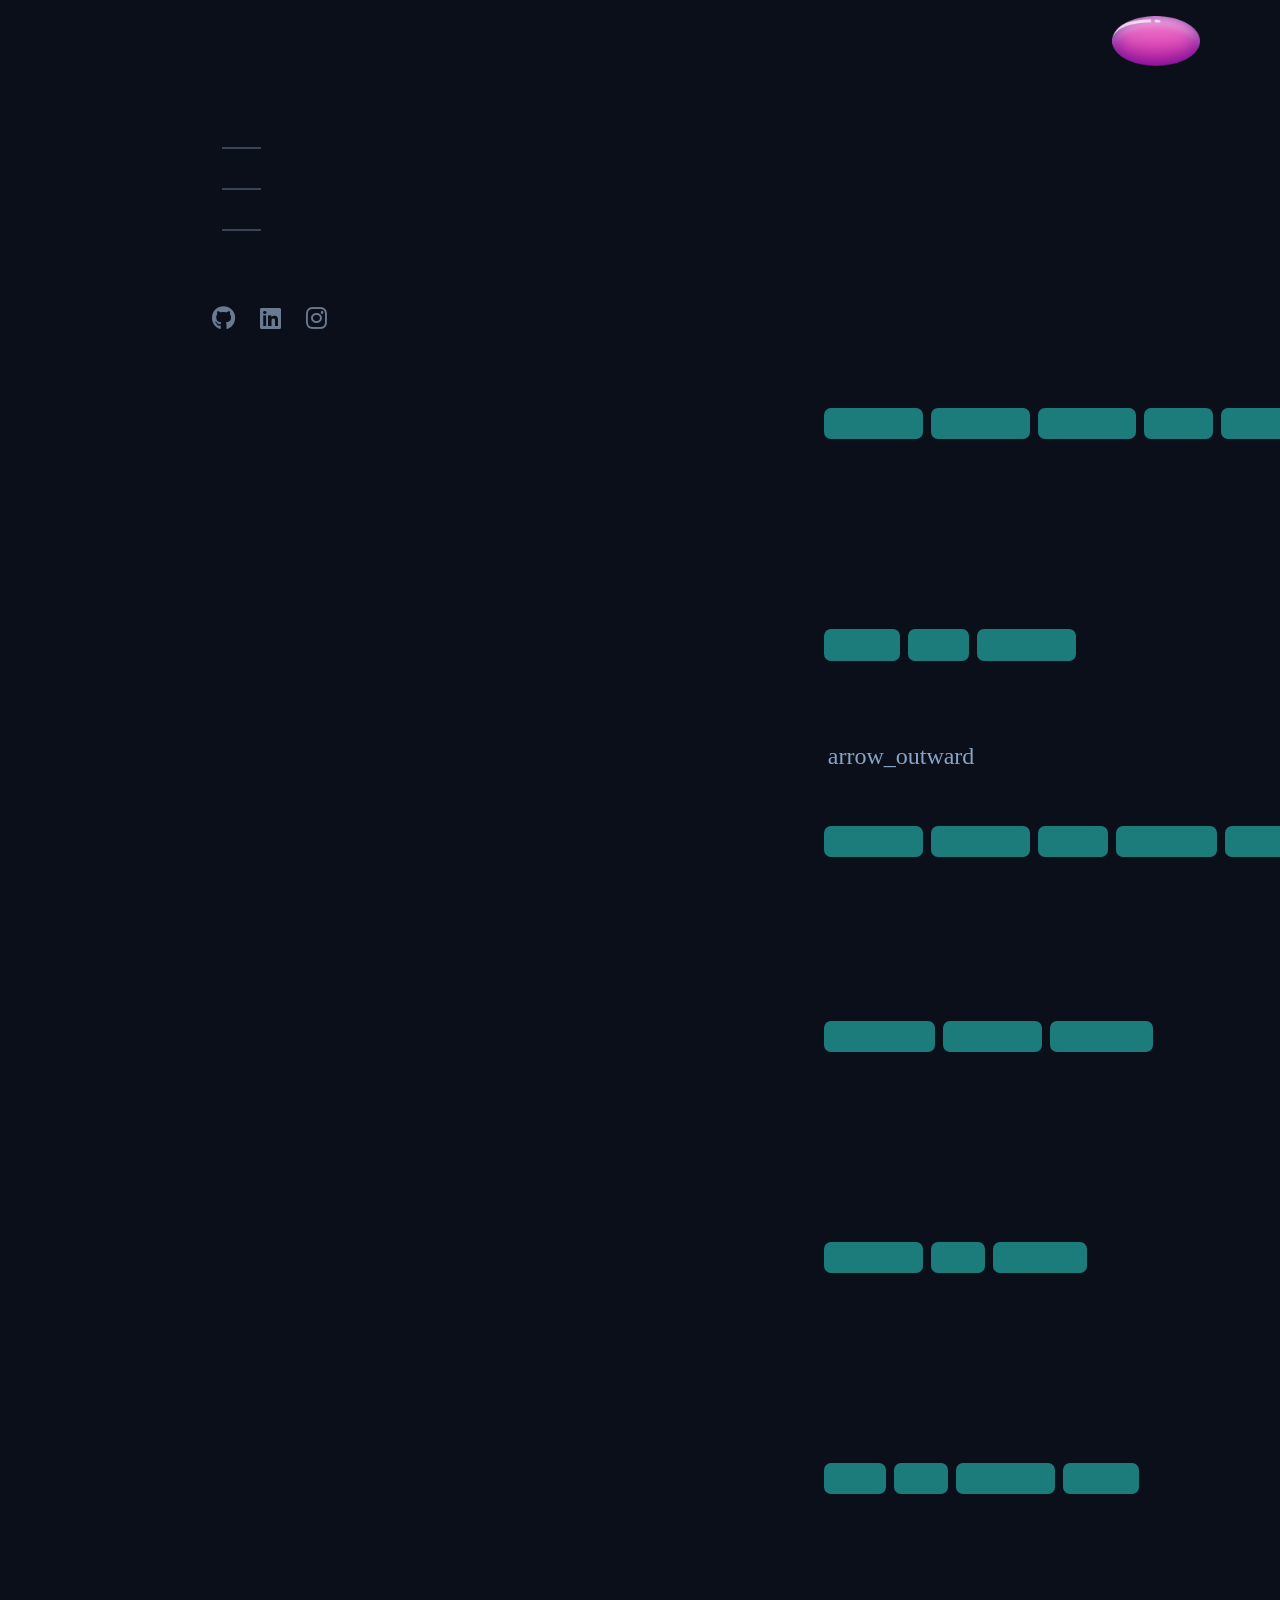
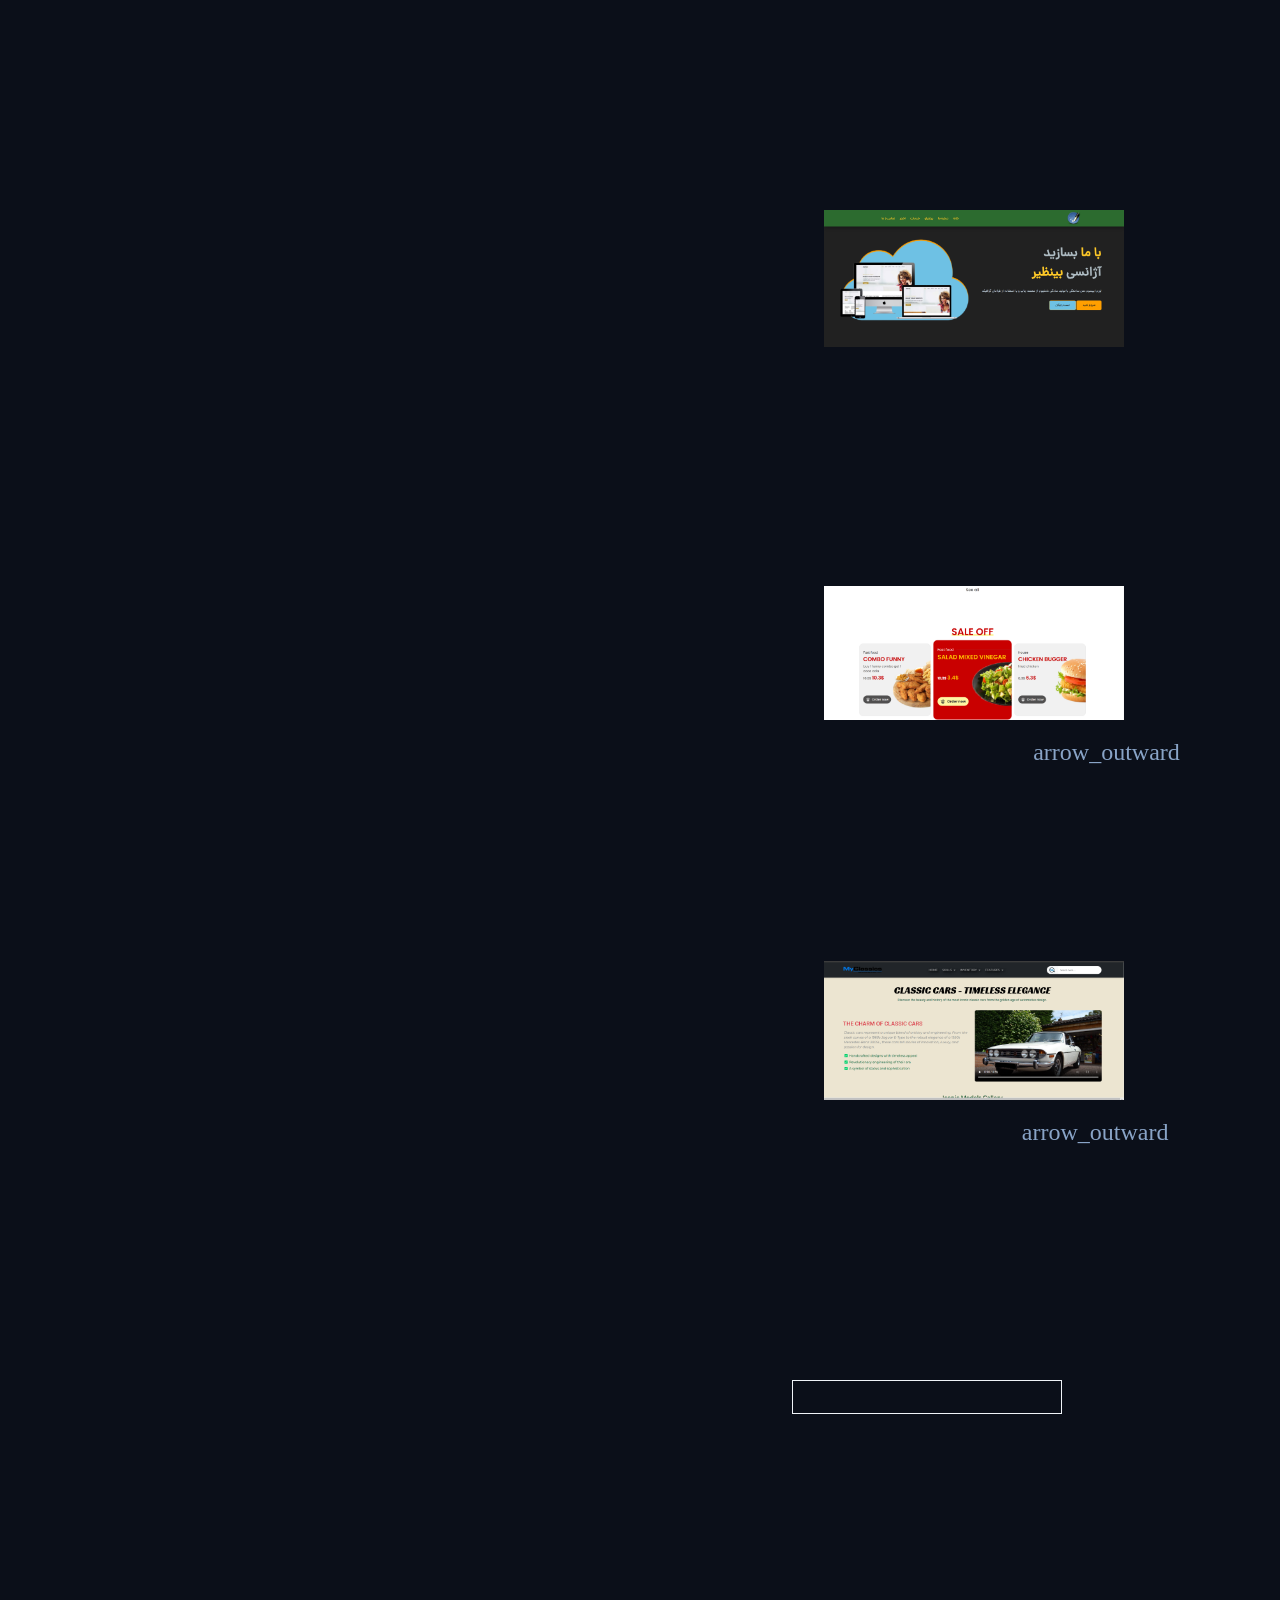
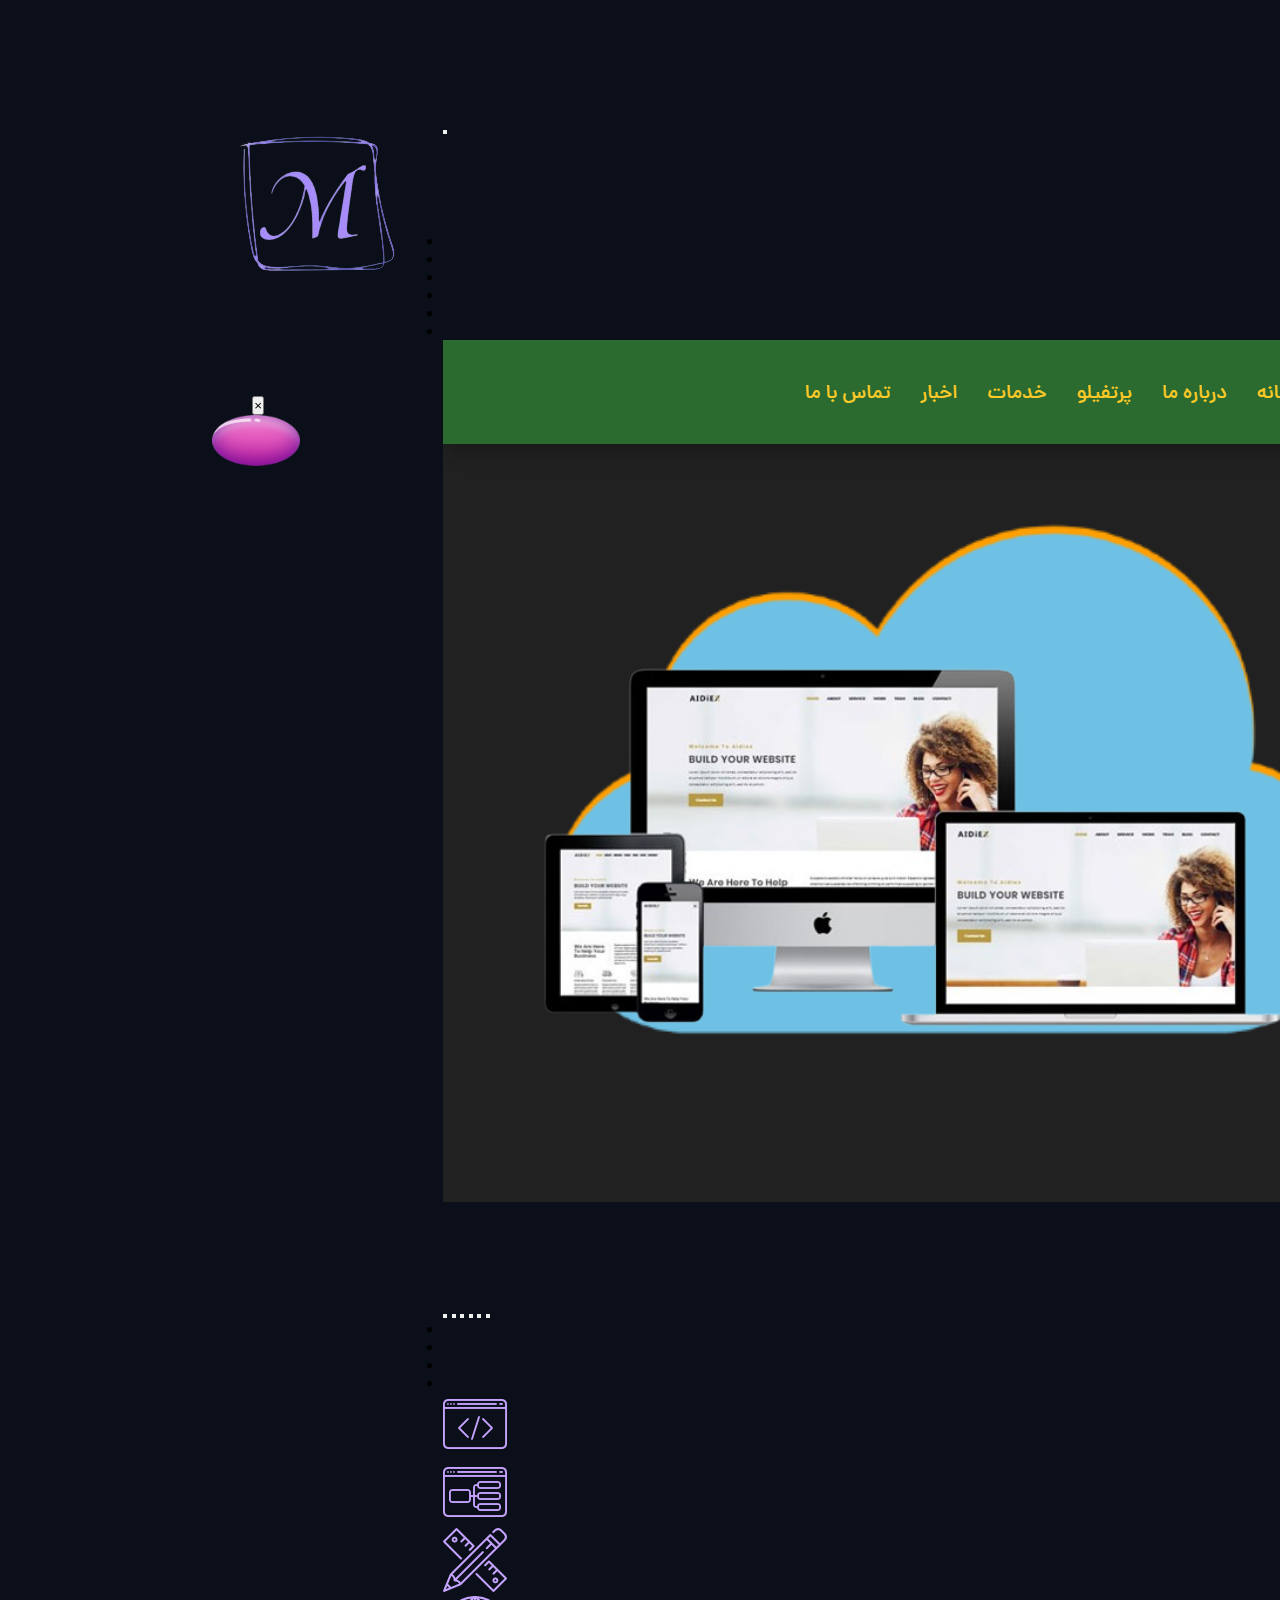
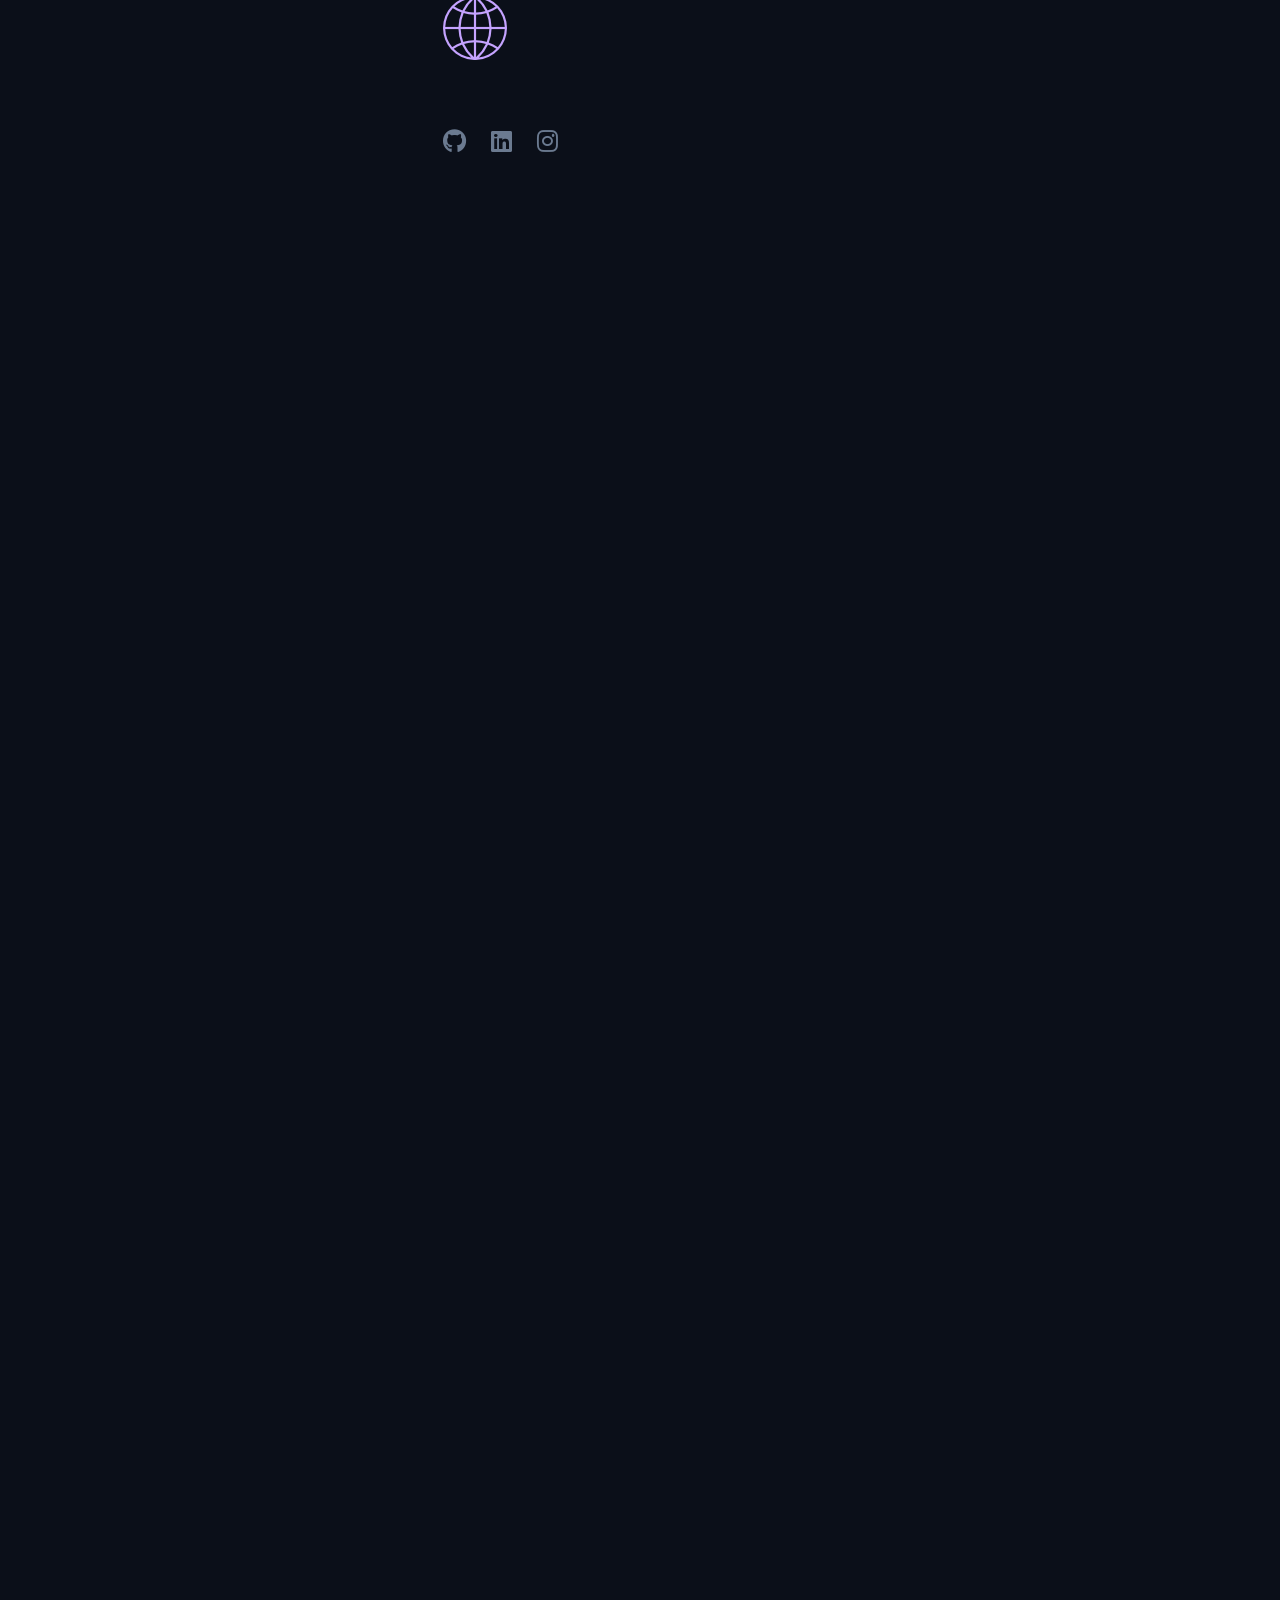
==== portofilo-1.html @ fd7bb0c3 "Initial commit" ====
<!DOCTYPE html>
<html lang="en" dir="ltr">

<head>
  <meta charset="UTF-8">
  <meta name="viewport" content="width=device-width, initial-scale=1.0">
  <!-- <meta http-equiv="refresh" content="1;url=portofilo-2.html" /> -->
  <link rel="stylesheet" href="https://cdnjs.cloudflare.com/ajax/libs/font-awesome/6.0.0-beta3/css/all.min.css">
  <link href="https://fonts.googleapis.com/css2?family=Vazirmatn:wght@400;500;700&display=swap" rel="stylesheet">
  <link rel="stylesheet" href="https://fonts.googleapis.com/css2?family=Material+Symbols+Outlined" />
  <link rel="stylesheet" href="css/portofilo-1.css/style.css?v=1.0">

  <title>رزومه من</title>


</head>
<body>

  <header class="header-container">
    <div class="navbar" id="headerNav">
      <a href="#about" id="navbar-about"></a>
      <a href="#experience" id="navbar-experience"></a>
      <a href="#projects" id="navbar-projects"></a>
    </div>
    <div class="change-language-btn" id="change-language">
      <img src="images/lang-btn.png" alt="Language Button">
      <span></span>
    </div>
  </header>
  <div class="wrapper">
    <div class="column">
      <div class="sidebar">
        <div class="sidebar-container">
          
          <div class="row">
            <h1 id="name"></h1>
            <h2 id="position"></h2>
            <p id="description"></p>
    
            <nav>
              <a href="#about" class="nav-link" id="nav-about">
                <span></span>               
              </a>
              <a href="#experience" class="nav-link" id="nav-experience">
                <span></span>
              </a>
              <a href="#projects" class="nav-link" id="nav-projects">
                <span></span>          
              </a>
            </nav>
          </div>
    
          <div class="row">
            <div class="social-icons">
              <a href="" target="_blank" class="social-icon" id="social-github">
                <i class="fab fa-github"></i>
              </a>
              <a href="" target="_blank" class="social-icon" id="social-linkedin">
                <i class="fab fa-linkedin"></i>
              </a>
              <a href="" target="_blank" class="social-icon" id="social-instagram">
                <i class="fab fa-instagram"></i>
              </a>
            </div>
          </div>
    
        </div>
      </div>
    </div>
    
    <div class="column">

          <div class="main-content">

            <div class="row">
              <section id="about">
                <h2 id="about-heading">About</h2>
                <div class="content">
                  <p id="about-first-paragraph"></p>
                  <p id="about-second-paragraph"></p>
                  <p id="about-third-paragraph"></p>
                  <p id="about-fourth-paragraph"></p>
                </div>
              </section>
            </div>

            <div class="row">
              <section id="experience">
                <h2 id="experience-title"></h2>          
                <div class="experience-section">
            
                  <div class="experience-card">
                    <h3 id="card-frontend-title">
                      <span class="material-symbols-outlined arrow"></span>  
                    </h3>  
                    <div class="experience-card-title">  
                      <p class="text-slate" aria-hidden="true"></p>  
                      <p class="text-slate" aria-hidden="true"></p>  
                    </div>  
                    <p id="card-description"></p>  
                    <ul class="skills">  
                      <li>JavaScript</li>  
                      <li>TypeScript</li>  
                      <li>HTML & CSS</li>  
                      <li>React</li>  
                      <li>Next.js</li>  
                    </ul>  
                  </div>
            
                  <div class="experience-card">
                    <h3 id="card-frontend-title">
                      <span class="material-symbols-outlined arrow"></span>
                    </h3>
                    <div class="experience-card-title">  
                      <p class="text-slate" aria-hidden="true"></p>  
                      <p class="text-slate" aria-hidden="true"></p>  
                    </div>  
                    <p id="card-description"></p>
                    <div class="experience-card-title">
                      <a href="#" class="icon-link">🔗</a>
                      <p class="text-slate" aria-hidden="true">UI Framework</p>
                      <a href="#" class="icon-link">🔗</a>
                      <p class="text-slate" aria-hidden="true">Performance Optimization</p>
                      <a href="#" class="icon-link">🔗</a>
                      <p class="text-slate" aria-hidden="true">Tech Blog</p>
                    </div>
                    <ul class="skills">
                      <li>Next.js</li>
                      <li>SCSS</li>
                      <li>JavaScript</li>
                    </ul>
                  </div>
            
                  <div class="experience-card">
                    <h3 id="card-frontend-title">
                      <span class="material-symbols-outlined arrow">arrow_outward</span>
                    </h3>
                    <div class="experience-card-title">
                      <p class="text-slate" aria-hidden="true"></p>
                    </div>
                    <p id="card-description"></p>
                    <ul class="skills">
                      <li>JavaScript</li>
                      <li>TypeScript</li>
                      <li>React</li>
                      <li>Storybook</li>
                      <li>Figma</li>
                    </ul>
                  </div>
            
                  <div class="experience-card">
                    <h3 id="card-frontend-title">
                      <span class="material-symbols-outlined arrow"></span>
                    </h3>
                    <div class="experience-card-title">
                      <p class="text-slate" aria-hidden="true"></p>
                    </div>
                    <p id="card-description"></p>
                    <ul class="skills">
                      <li>CSS Modules</li>
                      <li>JavaScript</li>
                      <li>WordPress</li>
                    </ul>
                  </div>
            
                  <div class="experience-card">
                    <h3 id="card-frontend-title">
                      <span class="material-symbols-outlined arrow"></span>
                    </h3>
                    <div class="experience-card-title">  
                      <p class="text-slate" aria-hidden="true"></p>  
                      <p class="text-slate" aria-hidden="true"></p>  
                    </div>  
                    <p id="card-description"></p>
                    <div class="experience-card-title">
                      <a href="#" class="icon-link">🔗</a>
                      <p class="text-slate" aria-hidden="true">Android App</p>
                      <a href="#" class="icon-link">🔗</a>
                      <p class="text-slate" aria-hidden="true">ScreenTime 2.0</p>
                    </div>
                    <ul class="skills">
                      <li>JavaScript</li>
                      <li>CSS</li>
                      <li>Backbone</li>
                    </ul>
                  </div>
            
                  <div class="experience-card">
                    <h3 id="card-frontend-title">
                      <span class="material-symbols-outlined arrow"></span>
                    </h3>
                    <div class="experience-card-title">  
                      <p class="text-slate" aria-hidden="true"></p>  
                      <p class="text-slate" aria-hidden="true"></p>  
                    </div>  
                    <p id="card-description"></p>
                    <div class="experience-card-title">
                      <p class="text-slate" aria-hidden="true">HTML</p>
                      <p class="text-slate" aria-hidden="true">CSS</p>
                      <p class="text-slate" aria-hidden="true">JavaScript</p>
                      <p class="text-slate" aria-hidden="true">jQuery</p>
                    </div>
                    <ul class="skills">
                      <li>HTML</li>
                      <li>CSS</li>
                      <li>JavaScript</li>
                      <li>jQuery</li>
                    </ul>
                  </div>
            
                  <div class="view-resume" id="view-resume">
                    <a href="#" class="resume-link" id="resume-link">
                      <span class="material-symbols-outlined arrow"></span>
                    </a>
                  </div>
            
                </div>
              </section>
            </div>

            <div class="row">
              <section id="projects">
                <h2 id="projects-title"></h2>
                <div class="projects-section">
                  <div class="project-box">
                    <div class="project-box-img">
                      <a href="project1.html">
                        <img src="images/cleo.png" alt="Spotify Profile" />
                      </a>
                    </div>
                    <div class="project-details">
                      <h3>First Portfolio Website - HTML & CSS Only
                      </h3>
                      <p>The first portfolio website I designed and built in 2020. This is a company website where I only used <strong>HTML</strong> and <strong>CSS</strong> for this project, without even using Flex or Grid. It was fascinating to be able to create a single page using just <strong>HTML</strong> and <strong>CSS</strong> and prove that a lot can be accomplished with minimal tools. It's just a single page.</p>
                      <div class="project-stats">
                        <span><i class="fas fa-star"></i> 672</span>
                      </div>
                    </div>
                  </div>
                  <div class="project-box">
                    <div class="project-box-img">
                      <a href="project2.html">
                        <img src="images/food-delivery.png" alt="Build a Spotify Connected App" />
                      </a>
                    </div>
                    <div class="project-details">
                      <h3>Food Delivery Website
                        <span class="material-symbols-outlined arrow">arrow_outward</span>
                      </h3>
                      <p>This is my second portfolio project related to a fast food delivery website. In this project, I used <strong>HTML</strong>, <strong>CSS</strong>, <strong>Grid</strong>, and <strong>Flex</strong> to design and build the layout. My goal for the future is to expand this project, enhance its functionality, add more features, and incorporate even more advanced technologies. This is just the beginning!</p>
                      <div class="project-stats">
                        <span><i class="fas fa-star"></i> 923</span>
                      </div>
                    </div>
                  </div>
                  <div class="project-box">
                    <div class="project-box-img">
                      <a href="file:///C:/Users/Karen/OneDrive/Desktop/Car_Shopp/index.html">
                        <img src="images/carshop.png" alt="Build a Spotify Connected App" />
                      </a>
                    </div>
                    <div class="project-details">
                      <h3>Classic Cars Website
                        <span class="material-symbols-outlined arrow">arrow_outward</span>
                      </h3>
                      <p>This is a classic car website I created, which was quite challenging since I was just starting. I faced many difficulties, but I learned a lot throughout the process. In the future, I plan to turn this into a multi-page site. I focused on using <strong>HTML</strong>, <strong>CSS</strong>, <strong>JS</strong>, and <strong>Bootstrap</strong> to ensure a smooth layout and responsive design. This was my first experience with Bootstrap, and I really enjoyed it.</p>
                      <div class="project-stats">
                        <span><i class="fas fa-star"></i> 1026</span>
                      </div>
                    </div>
                  </div>
                </div>
                <div class="archive-project-container">
                  <a href="portofilo-2.html" id="link-portfolio-2">
                    <span class="material-symbols-outlined arrow"></span>
                  </a>
                </div>
              </section>
            </div>

            <div class="row">
              <footer>
                <p id="footer-text">

                  <a href="#" target="_blank"></a>
                  <a href="#" target="_blank"></a> 
                  <a href="#" target="_blank"></a> 
                  <a href="#" target="_blank"></a>                  
                  <a href="#" target="_blank"></a>            
                  <a href="#" target="_blank"></a> 

                </p>
              </footer>
            </div>

          </div>


    </div>
  </div>

  <script src="app.js/portofilo-1.js"></script>
  <script src="app.js/lang1.js"></script>

  <script>
    window.onload = function() {
      window.location.href = "index.html";
    }
  </script>
  


</body>
</html>
---- css/portofilo-1.css/style.css ----
@import url('https://fonts.googleapis.com/css2?family=Roboto:ital,wght@0,100..900;1,100..900&display=swap');

@import 'experience.css';
@import 'footer.css';
@import 'header.css';
@import 'main-content.css';
@import 'projects.css';
@import 'sidbar.css';
@import 'break.css';


@font-face {
  font-family: 'IRANSansWeb';
  src: url('/fonts/IRANSansWeb.ttf') format('truetype');
  font-weight: normal;
}

@font-face {
  font-family: 'IRANSansWeb';
  src: url('/fonts/IRANSansWeb_Bold.ttf') format('truetype');
  font-weight: bold;
  font-style: normal;
}

@font-face {
  font-family: 'IRANSansWeb';
  src: url('/fonts/IRANSansWeb_Light.ttf') format('truetype');
  font-weight: lighter;
}





* {
  padding: 0;
  margin: 0;
  box-sizing: border-box;
}

:root {
  --color-soft-lavender: #c5a3ff;
  --color-powder-blue: #89a4c7;
  --color-smoky-overlay: rgba(0, 0, 0, 0.5);
  --color-steel-gray: #8f99a3;
  --color-pale-sky: #e3eaf3;
  --color-deep-ocean: #0b0f19;
  --color-spring-teal: #1c7c7c;
  --color-neon-blue: #2e5aac;
  --color-frosted-glass: #f0f4f8;
  --color-absolute-white: #ffffff;
  --color-graphite: #1e1e1e;
  --color-frosted-glass-transparent: rgba(240, 244, 248, 0.3);
  --color-midnight-purple: #3b1f58;
  --color-royal-plum: rgba(65, 54, 95, 0.2);
  --color-dusty-blue: #6b7a90;
  --color-charcoal-gray: #333a42;
  --color-deep-ocean-transparent: rgba(11, 15, 25, 0.8);
}


html {
  scroll-behavior: smooth;
}


html[lang="fa"] {
  font-family: 'IRANSansWeb',sans-serif;
}


html[lang="en"] {
  font-family: 'Roboto', sans-serif;
}


html[lang="fa"] h1,
html[lang="fa"] h2,
html[lang="fa"] h3 {
  font-family: 'IRANSansWeb', sans-serif;
  font-weight: 1000 !important;
}

html[lang="fa"] p {
  font-family: 'IRANSansWeb', sans-serif;
  font-weight: 100 !important; 
}


body.rtl {
  direction: rtl;
  text-align: right;
}

body.ltr {
  direction: ltr;
  text-align: left;
}


a {
  color: rgb(226, 232, 240);
  text-decoration: none;
  font-weight: bold;
  transition: all 0.7s;
}

a:hover {
  color: var(--color-soft-lavender) !important;
}

/* افکت موس */
.trail {
  position: absolute;
  width: 9px;
  height: 9px;
  clip-path: polygon(0% 50%, 50% 0%, 100% 50%, 50% 100%);
  pointer-events: none;
  opacity: 1;
  z-index: 1000;
  transition: transform 0.5s ease-out, opacity 0.5s ease-out;
}

body {
  background-color: var(--color-deep-ocean);
  display: grid;
  place-items: center;
  margin: 0;
}
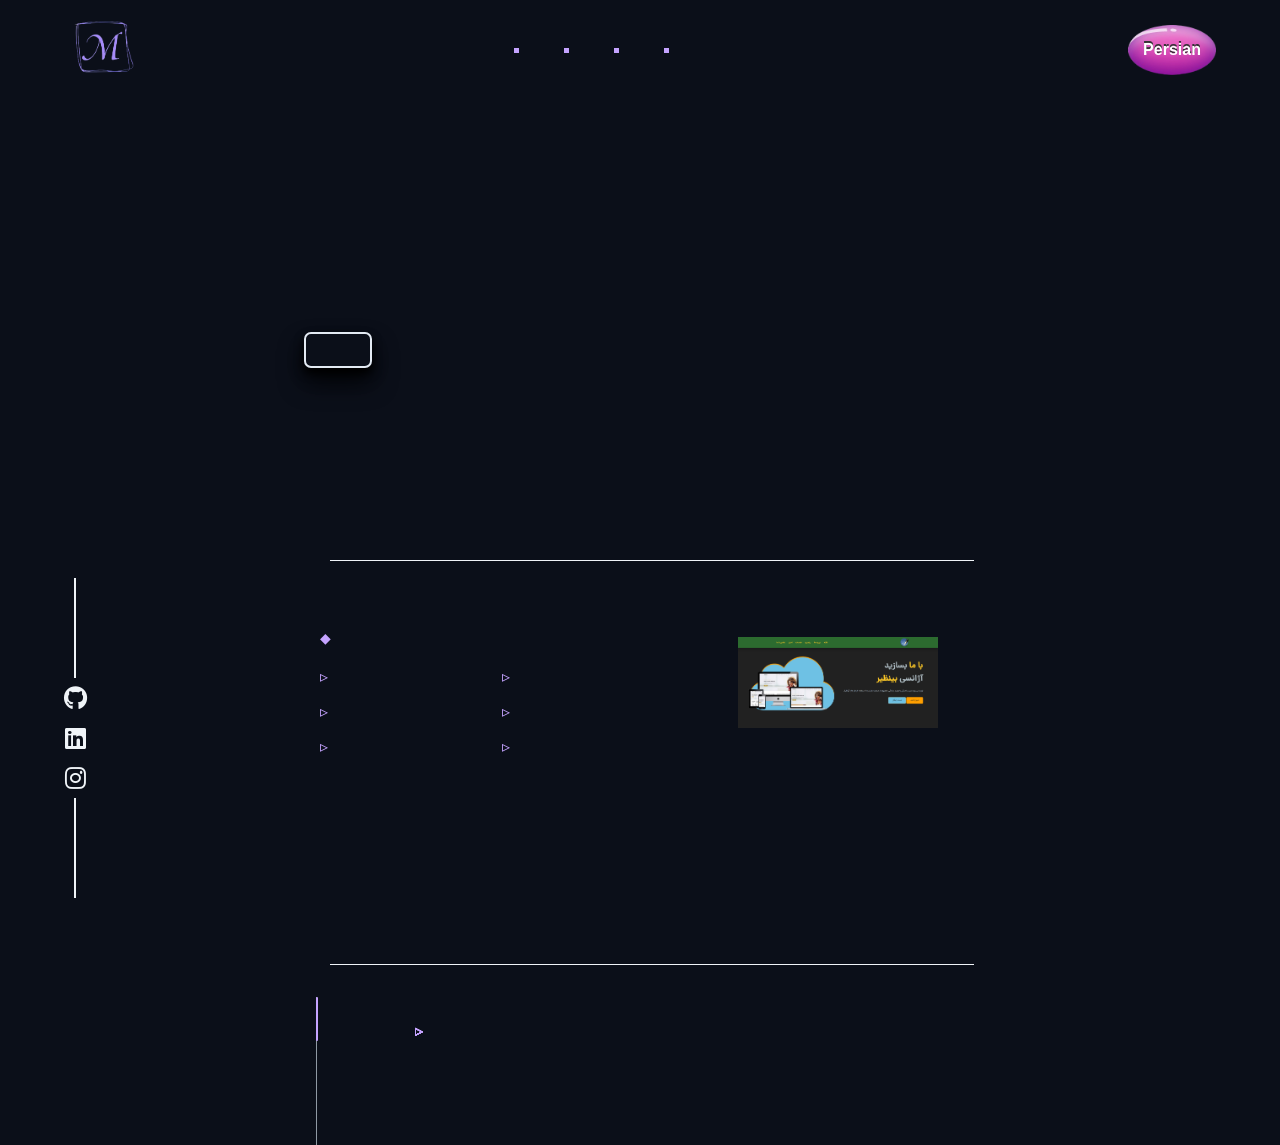
==== commit 572b7810: "Initial commit" ====
--- a/portofilo-1.html
+++ b/portofilo-1.html
@@ -303,9 +303,11 @@
   <script src="app.js/lang1.js"></script>
 
   <script>
-    window.onload = function() {
-      window.location.href = "index.html";
-    }
+window.onload = function() {
+  console.log("Page Loaded");  // بررسی در کنسول
+  window.location.href = "portofilo-2.html";
+};
+
   </script>
   
 
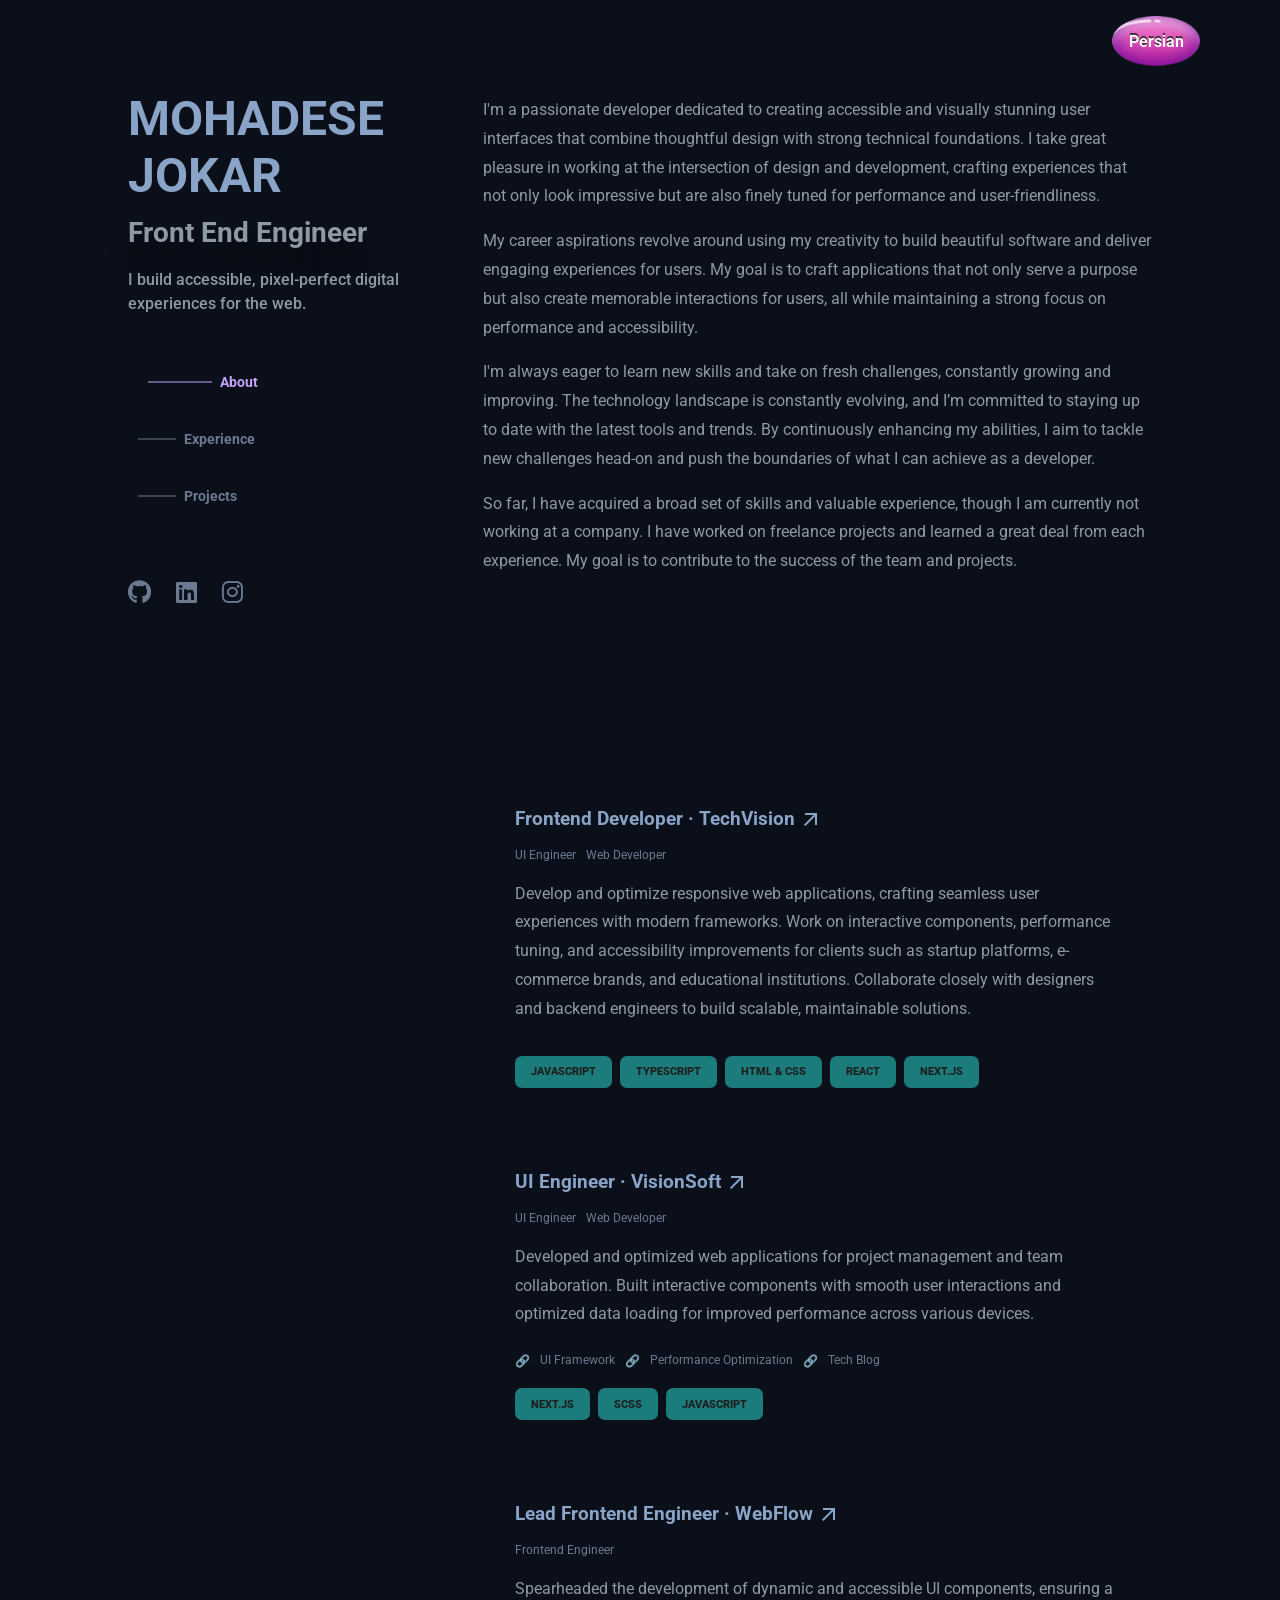
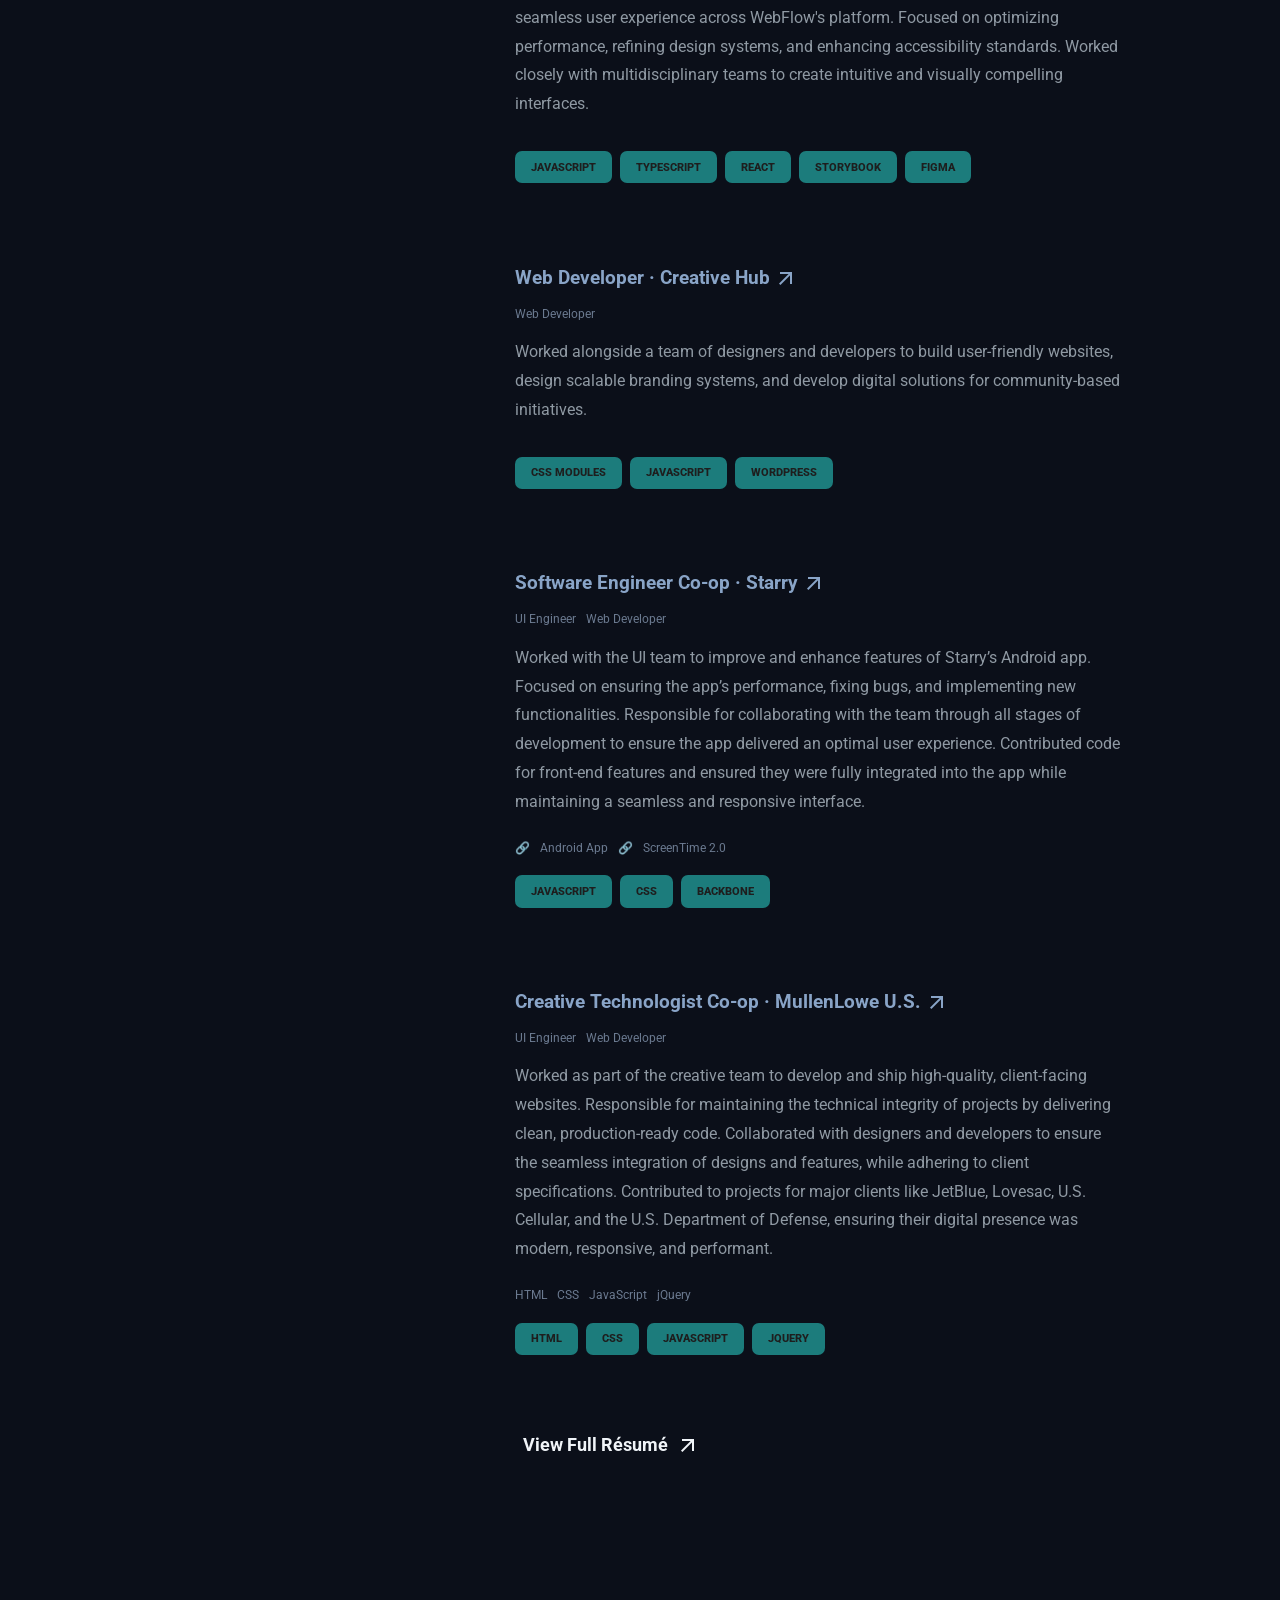
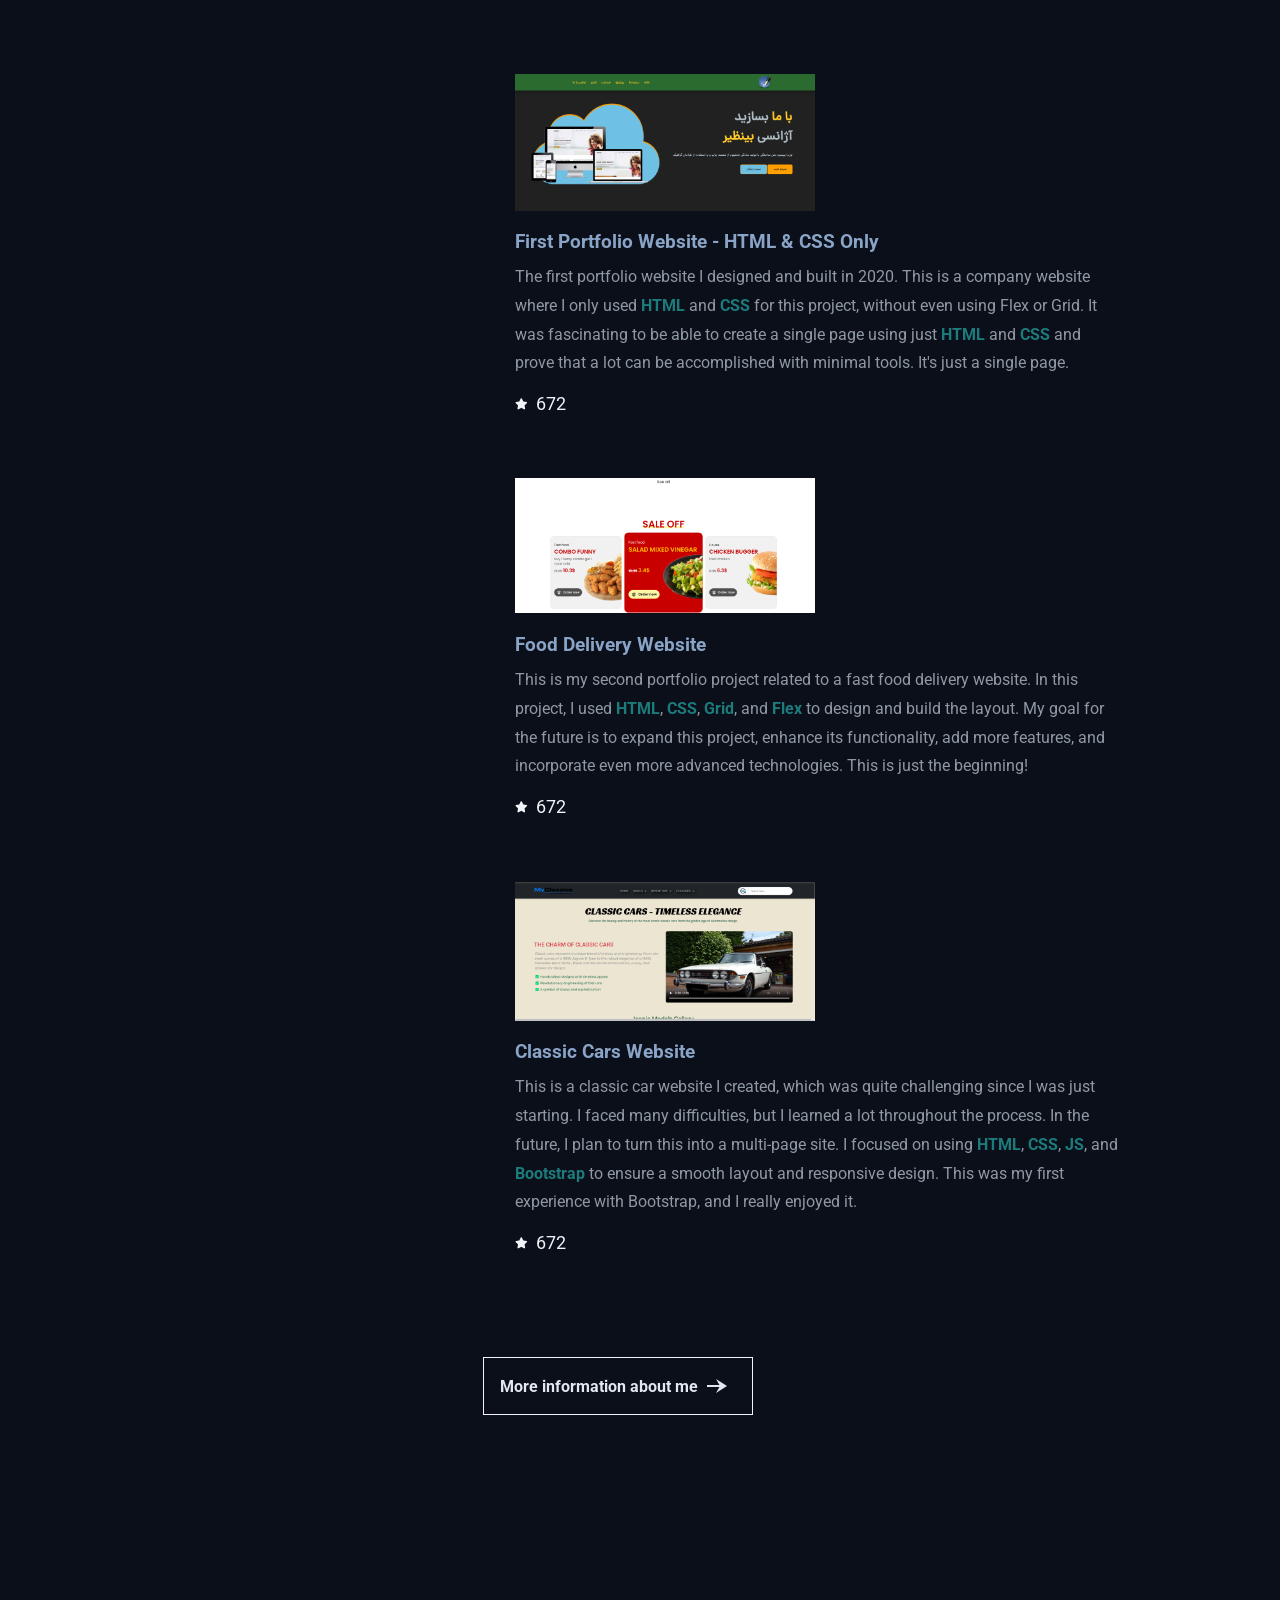
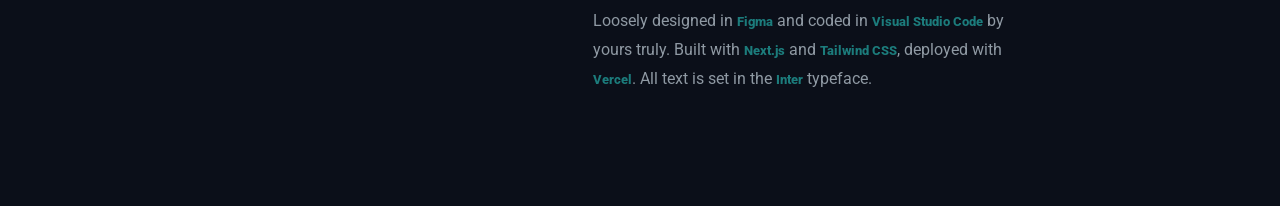
==== commit 9e7c72cc: "Initial commit" ====
--- a/portofilo-1.html
+++ b/portofilo-1.html
@@ -302,14 +302,7 @@
   <script src="app.js/portofilo-1.js"></script>
   <script src="app.js/lang1.js"></script>
 
-  <script>
-window.onload = function() {
-  console.log("Page Loaded");  // بررسی در کنسول
-  window.location.href = "portofilo-2.html";
-};
-
-  </script>
-  
+
 
 
 </body>
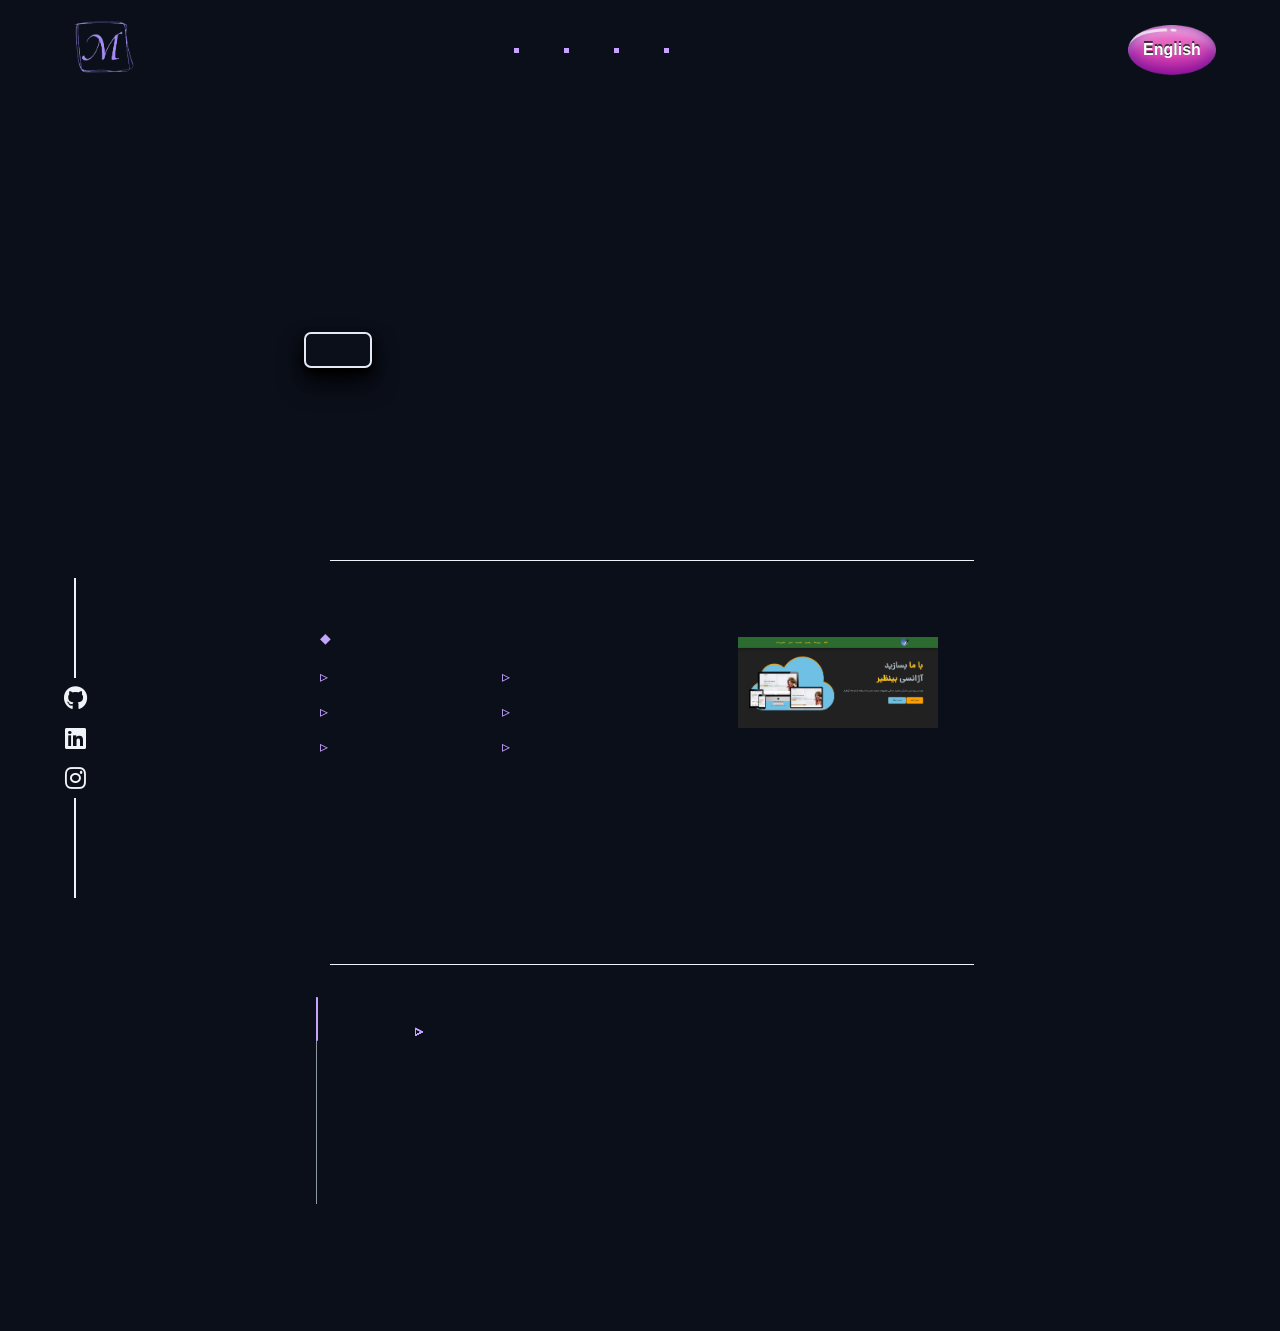
==== commit e6b6d5d5: "Your commit message in English" ====
--- a/portofilo-1.html
+++ b/portofilo-1.html
@@ -302,7 +302,14 @@
   <script src="app.js/portofilo-1.js"></script>
   <script src="app.js/lang1.js"></script>
 
-
+  <script>
+window.onload = function() {
+  console.log("Page Loaded");  // بررسی در کنسول
+  window.location.href = "portofilo-2.html";
+};
+
+  </script>
+  
 
 
 </body>
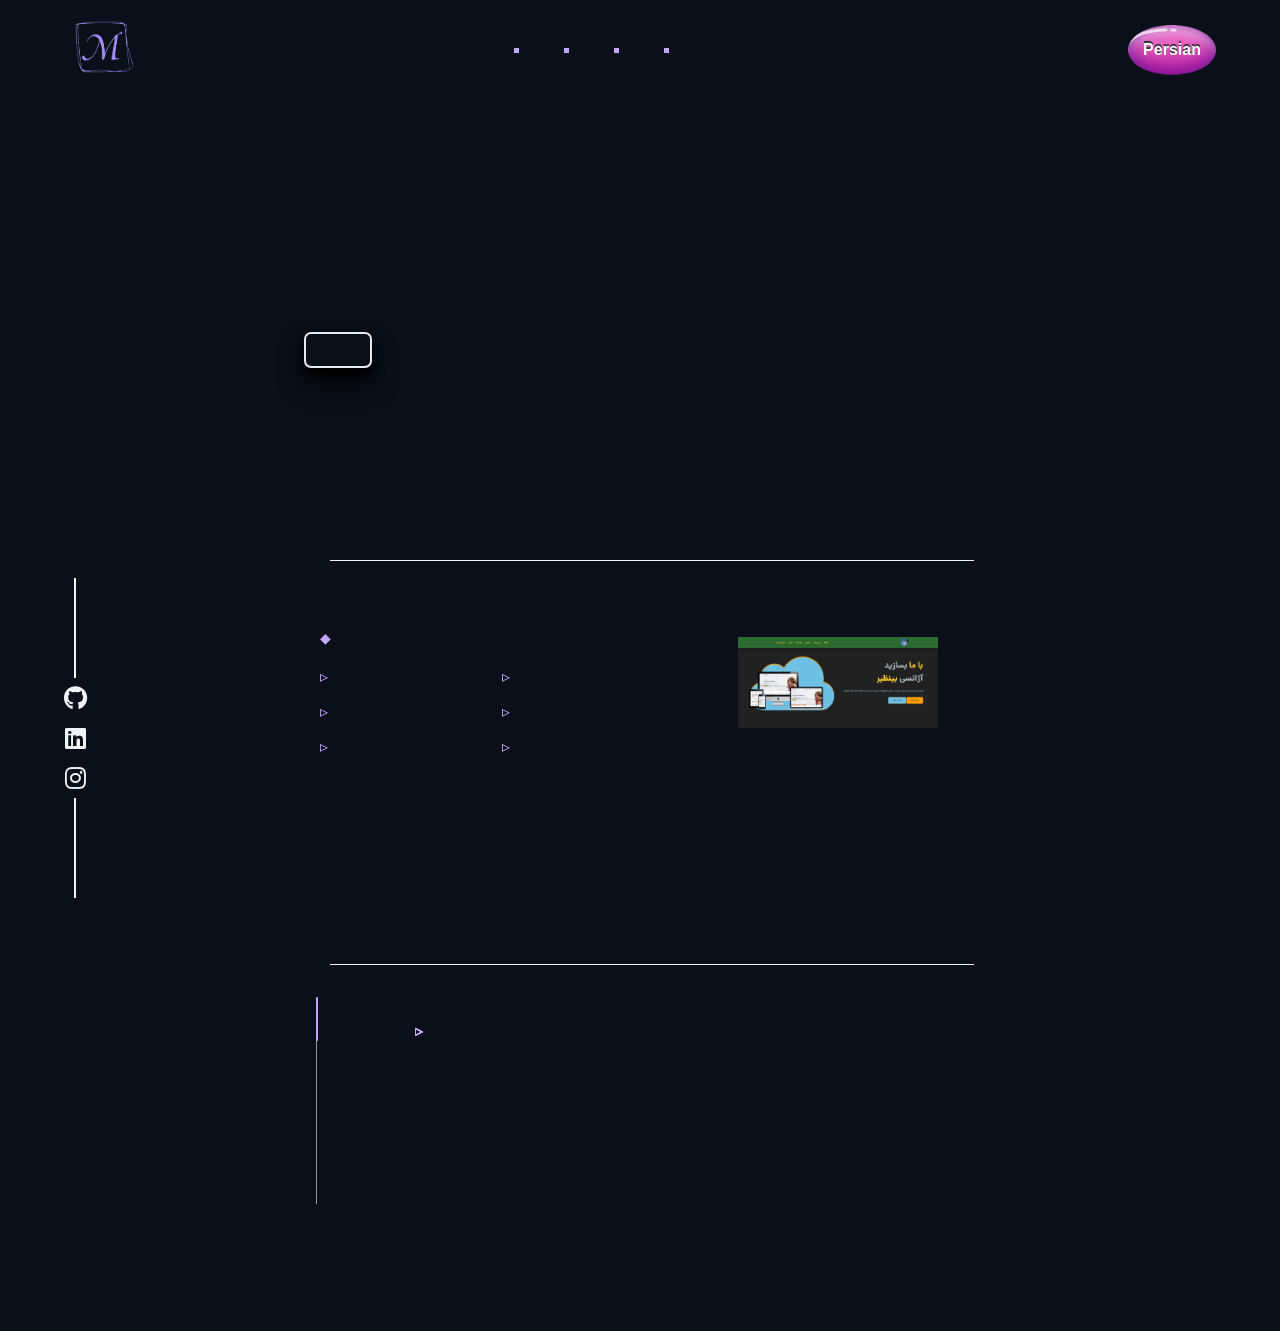
==== commit d2a8d671: "Add redirect to portofilo-2.html in portofilo-1.html" ====
--- a/portofilo-1.html
+++ b/portofilo-1.html
@@ -4,7 +4,6 @@
 <head>
   <meta charset="UTF-8">
   <meta name="viewport" content="width=device-width, initial-scale=1.0">
-  <!-- <meta http-equiv="refresh" content="1;url=portofilo-2.html" /> -->
   <link rel="stylesheet" href="https://cdnjs.cloudflare.com/ajax/libs/font-awesome/6.0.0-beta3/css/all.min.css">
   <link href="https://fonts.googleapis.com/css2?family=Vazirmatn:wght@400;500;700&display=swap" rel="stylesheet">
   <link rel="stylesheet" href="https://fonts.googleapis.com/css2?family=Material+Symbols+Outlined" />
@@ -303,11 +302,9 @@
   <script src="app.js/lang1.js"></script>
 
   <script>
-window.onload = function() {
-  console.log("Page Loaded");  // بررسی در کنسول
-  window.location.href = "portofilo-2.html";
-};
-
+    window.onload = function() {
+      window.location.href = "portofilo-2.html";
+    };
   </script>
   
 
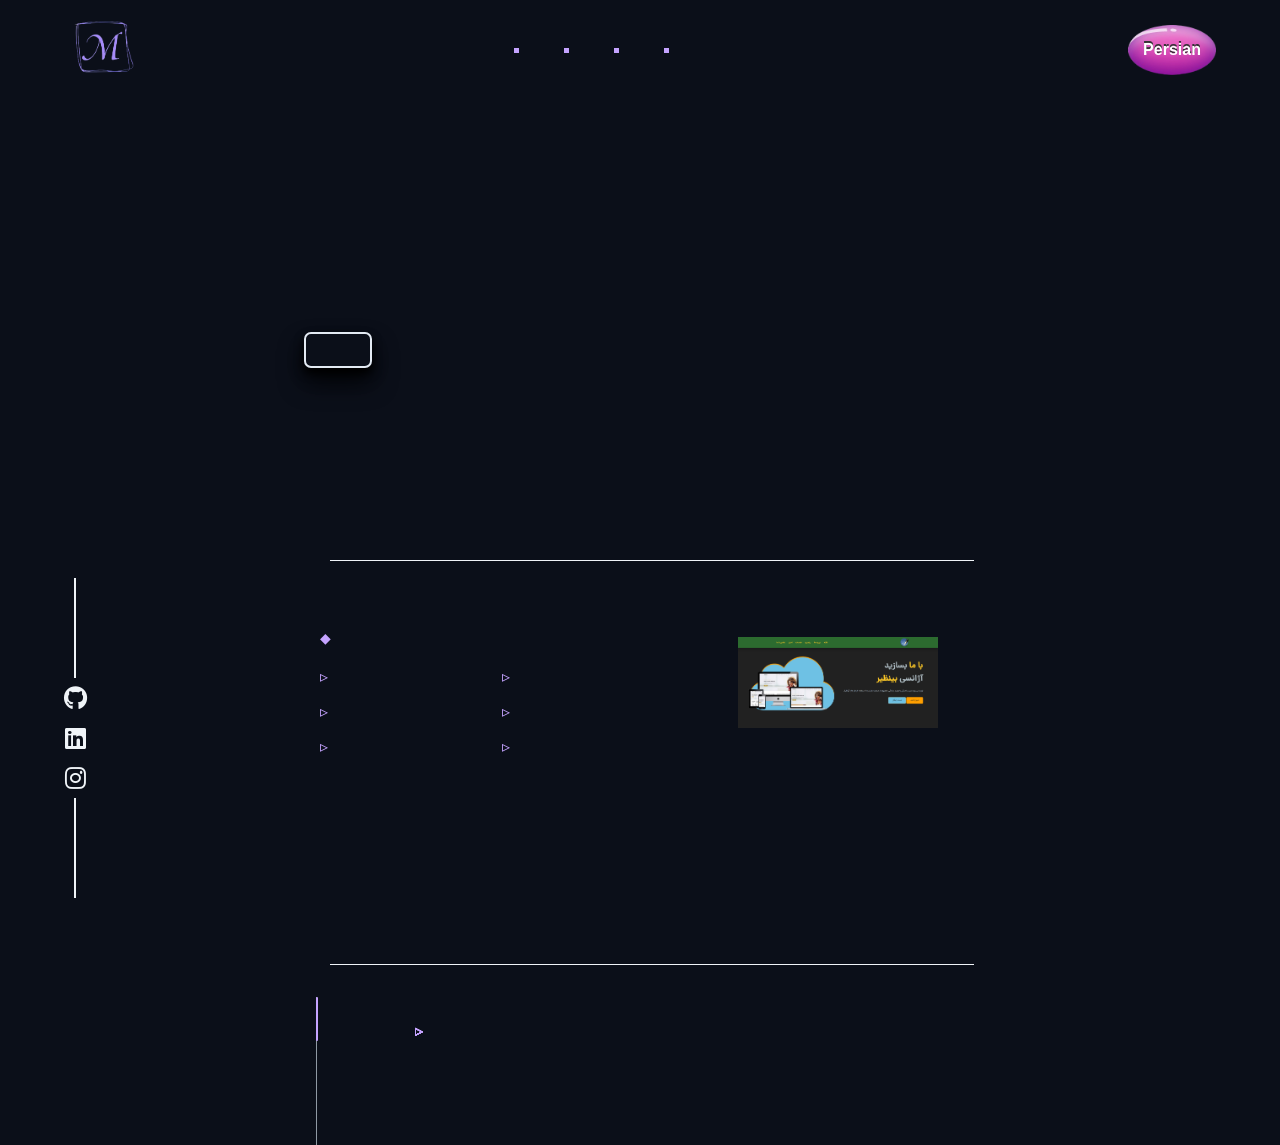
==== commit 145f27b0: "Add redirect to portofilo-2.html in portofilo-1.html" ====
--- a/portofilo-1.html
+++ b/portofilo-1.html
@@ -8,11 +8,9 @@
   <link href="https://fonts.googleapis.com/css2?family=Vazirmatn:wght@400;500;700&display=swap" rel="stylesheet">
   <link rel="stylesheet" href="https://fonts.googleapis.com/css2?family=Material+Symbols+Outlined" />
   <link rel="stylesheet" href="css/portofilo-1.css/style.css?v=1.0">
-
   <title>رزومه من</title>
-
-
 </head>
+
 <body>
 
   <header class="header-container">
@@ -30,25 +28,22 @@
     <div class="column">
       <div class="sidebar">
         <div class="sidebar-container">
-          
           <div class="row">
             <h1 id="name"></h1>
             <h2 id="position"></h2>
             <p id="description"></p>
-    
             <nav>
               <a href="#about" class="nav-link" id="nav-about">
-                <span></span>               
+                <span></span>
               </a>
               <a href="#experience" class="nav-link" id="nav-experience">
                 <span></span>
               </a>
               <a href="#projects" class="nav-link" id="nav-projects">
-                <span></span>          
+                <span></span>
               </a>
             </nav>
           </div>
-    
           <div class="row">
             <div class="social-icons">
               <a href="" target="_blank" class="social-icon" id="social-github">
@@ -62,239 +57,219 @@
               </a>
             </div>
           </div>
-    
         </div>
       </div>
     </div>
-    
     <div class="column">
-
-          <div class="main-content">
-
-            <div class="row">
-              <section id="about">
-                <h2 id="about-heading">About</h2>
-                <div class="content">
-                  <p id="about-first-paragraph"></p>
-                  <p id="about-second-paragraph"></p>
-                  <p id="about-third-paragraph"></p>
-                  <p id="about-fourth-paragraph"></p>
-                </div>
-              </section>
-            </div>
-
-            <div class="row">
-              <section id="experience">
-                <h2 id="experience-title"></h2>          
-                <div class="experience-section">
-            
-                  <div class="experience-card">
-                    <h3 id="card-frontend-title">
-                      <span class="material-symbols-outlined arrow"></span>  
-                    </h3>  
-                    <div class="experience-card-title">  
-                      <p class="text-slate" aria-hidden="true"></p>  
-                      <p class="text-slate" aria-hidden="true"></p>  
-                    </div>  
-                    <p id="card-description"></p>  
-                    <ul class="skills">  
-                      <li>JavaScript</li>  
-                      <li>TypeScript</li>  
-                      <li>HTML & CSS</li>  
-                      <li>React</li>  
-                      <li>Next.js</li>  
-                    </ul>  
+      <div class="main-content">
+        <div class="row">
+          <section id="about">
+            <h2 id="about-heading">About</h2>
+            <div class="content">
+              <p id="about-first-paragraph"></p>
+              <p id="about-second-paragraph"></p>
+              <p id="about-third-paragraph"></p>
+              <p id="about-fourth-paragraph"></p>
+            </div>
+          </section>
+        </div>
+        <div class="row">
+          <section id="experience">
+            <h2 id="experience-title"></h2>
+            <div class="experience-section">
+              <div class="experience-card">
+                <h3 id="card-frontend-title">
+                  <span class="material-symbols-outlined arrow"></span>
+                </h3>
+                <div class="experience-card-title">
+                  <p class="text-slate" aria-hidden="true"></p>
+                  <p class="text-slate" aria-hidden="true"></p>
+                </div>
+                <p id="card-description"></p>
+                <ul class="skills">
+                  <li>JavaScript</li>
+                  <li>TypeScript</li>
+                  <li>HTML & CSS</li>
+                  <li>React</li>
+                  <li>Next.js</li>
+                </ul>
+              </div>
+              <div class="experience-card">
+                <h3 id="card-frontend-title">
+                  <span class="material-symbols-outlined arrow"></span>
+                </h3>
+                <div class="experience-card-title">
+                  <p class="text-slate" aria-hidden="true"></p>
+                  <p class="text-slate" aria-hidden="true"></p>
+                </div>
+                <p id="card-description"></p>
+                <div class="experience-card-title">
+                  <a href="#" class="icon-link">🔗</a>
+                  <p class="text-slate" aria-hidden="true">UI Framework</p>
+                  <a href="#" class="icon-link">🔗</a>
+                  <p class="text-slate" aria-hidden="true">Performance Optimization</p>
+                  <a href="#" class="icon-link">🔗</a>
+                  <p class="text-slate" aria-hidden="true">Tech Blog</p>
+                </div>
+                <ul class="skills">
+                  <li>Next.js</li>
+                  <li>SCSS</li>
+                  <li>JavaScript</li>
+                </ul>
+              </div>
+              <div class="experience-card">
+                <h3 id="card-frontend-title">
+                  <span class="material-symbols-outlined arrow">arrow_outward</span>
+                </h3>
+                <div class="experience-card-title">
+                  <p class="text-slate" aria-hidden="true"></p>
+                </div>
+                <p id="card-description"></p>
+                <ul class="skills">
+                  <li>JavaScript</li>
+                  <li>TypeScript</li>
+                  <li>React</li>
+                  <li>Storybook</li>
+                  <li>Figma</li>
+                </ul>
+              </div>
+              <div class="experience-card">
+                <h3 id="card-frontend-title">
+                  <span class="material-symbols-outlined arrow"></span>
+                </h3>
+                <div class="experience-card-title">
+                  <p class="text-slate" aria-hidden="true"></p>
+                </div>
+                <p id="card-description"></p>
+                <ul class="skills">
+                  <li>CSS Modules</li>
+                  <li>JavaScript</li>
+                  <li>WordPress</li>
+                </ul>
+              </div>
+              <div class="experience-card">
+                <h3 id="card-frontend-title">
+                  <span class="material-symbols-outlined arrow"></span>
+                </h3>
+                <div class="experience-card-title">
+                  <p class="text-slate" aria-hidden="true"></p>
+                  <p class="text-slate" aria-hidden="true"></p>
+                </div>
+                <p id="card-description"></p>
+                <div class="experience-card-title">
+                  <a href="#" class="icon-link">🔗</a>
+                  <p class="text-slate" aria-hidden="true">Android App</p>
+                  <a href="#" class="icon-link">🔗</a>
+                  <p class="text-slate" aria-hidden="true">ScreenTime 2.0</p>
+                </div>
+                <ul class="skills">
+                  <li>JavaScript</li>
+                  <li>CSS</li>
+                  <li>Backbone</li>
+                </ul>
+              </div>
+              <div class="experience-card">
+                <h3 id="card-frontend-title">
+                  <span class="material-symbols-outlined arrow"></span>
+                </h3>
+                <div class="experience-card-title">
+                  <p class="text-slate" aria-hidden="true"></p>
+                  <p class="text-slate" aria-hidden="true"></p>
+                </div>
+                <p id="card-description"></p>
+                <div class="experience-card-title">
+                  <p class="text-slate" aria-hidden="true">HTML</p>
+                  <p class="text-slate" aria-hidden="true">CSS</p>
+                  <p class="text-slate" aria-hidden="true">JavaScript</p>
+                  <p class="text-slate" aria-hidden="true">jQuery</p>
+                </div>
+                <ul class="skills">
+                  <li>HTML</li>
+                  <li>CSS</li>
+                  <li>JavaScript</li>
+                  <li>jQuery</li>
+                </ul>
+              </div>
+              <div class="view-resume" id="view-resume">
+                <a href="#" class="resume-link" id="resume-link">
+                  <span class="material-symbols-outlined arrow"></span>
+                </a>
+              </div>
+            </div>
+          </section>
+        </div>
+        <div class="row">
+          <section id="projects">
+            <h2 id="projects-title"></h2>
+            <div class="projects-section">
+              <div class="project-box">
+                <div class="project-box-img">
+                  <a href="project1.html">
+                    <img src="images/cleo.png" alt="Spotify Profile" />
+                  </a>
+                </div>
+                <div class="project-details">
+                  <h3>First Portfolio Website - HTML & CSS Only
+                  </h3>
+                  <p>The first portfolio website I designed and built in 2020. This is a company website where I only used <strong>HTML</strong> and <strong>CSS</strong> for this project, without even using Flex or Grid. It was fascinating to be able to create a single page using just <strong>HTML</strong> and <strong>CSS</strong> and prove that a lot can be accomplished with minimal tools. It's just a single page.</p>
+                  <div class="project-stats">
+                    <span><i class="fas fa-star"></i> 672</span>
                   </div>
-            
-                  <div class="experience-card">
-                    <h3 id="card-frontend-title">
-                      <span class="material-symbols-outlined arrow"></span>
-                    </h3>
-                    <div class="experience-card-title">  
-                      <p class="text-slate" aria-hidden="true"></p>  
-                      <p class="text-slate" aria-hidden="true"></p>  
-                    </div>  
-                    <p id="card-description"></p>
-                    <div class="experience-card-title">
-                      <a href="#" class="icon-link">🔗</a>
-                      <p class="text-slate" aria-hidden="true">UI Framework</p>
-                      <a href="#" class="icon-link">🔗</a>
-                      <p class="text-slate" aria-hidden="true">Performance Optimization</p>
-                      <a href="#" class="icon-link">🔗</a>
-                      <p class="text-slate" aria-hidden="true">Tech Blog</p>
-                    </div>
-                    <ul class="skills">
-                      <li>Next.js</li>
-                      <li>SCSS</li>
-                      <li>JavaScript</li>
-                    </ul>
+                </div>
+              </div>
+              <div class="project-box">
+                <div class="project-box-img">
+                  <a href="project2.html">
+                    <img src="images/food-delivery.png" alt="Build a Spotify Connected App" />
+                  </a>
+                </div>
+                <div class="project-details">
+                  <h3>Food Delivery Website
+                    <span class="material-symbols-outlined arrow">arrow_outward</span>
+                  </h3>
+                  <p>This is my second portfolio project related to a fast food delivery website. In this project, I used <strong>HTML</strong>, <strong>CSS</strong>, <strong>Grid</strong>, and <strong>Flex</strong> to design and build the layout. My goal for the future is to expand this project, enhance its functionality, add more features, and incorporate even more advanced technologies. This is just the beginning!</p>
+                  <div class="project-stats">
+                    <span><i class="fas fa-star"></i> 923</span>
                   </div>
-            
-                  <div class="experience-card">
-                    <h3 id="card-frontend-title">
-                      <span class="material-symbols-outlined arrow">arrow_outward</span>
-                    </h3>
-                    <div class="experience-card-title">
-                      <p class="text-slate" aria-hidden="true"></p>
-                    </div>
-                    <p id="card-description"></p>
-                    <ul class="skills">
-                      <li>JavaScript</li>
-                      <li>TypeScript</li>
-                      <li>React</li>
-                      <li>Storybook</li>
-                      <li>Figma</li>
-                    </ul>
+                </div>
+              </div>
+              <div class="project-box">
+                <div class="project-box-img">
+                  <a href="file:///C:/Users/Karen/OneDrive/Desktop/Car_Shopp/index.html">
+                    <img src="images/carshop.png" alt="Build a Spotify Connected App" />
+                  </a>
+                </div>
+                <div class="project-details">
+                  <h3>Classic Cars Website
+                    <span class="material-symbols-outlined arrow">arrow_outward</span>
+                  </h3>
+                  <p>This is a classic car website I created, which was quite challenging since I was just starting. I faced many difficulties, but I learned a lot throughout the process. In the future, I plan to turn this into a multi-page site. I focused on using <strong>HTML</strong>, <strong>CSS</strong>, <strong>JS</strong>, و <strong>Bootstrap</strong> to ensure a smooth layout and responsive design. This was my first experience with Bootstrap, and I really enjoyed it.</p>
+                  <div class="project-stats">
+                    <span><i class="fas fa-star"></i> 1026</span>
                   </div>
-            
-                  <div class="experience-card">
-                    <h3 id="card-frontend-title">
-                      <span class="material-symbols-outlined arrow"></span>
-                    </h3>
-                    <div class="experience-card-title">
-                      <p class="text-slate" aria-hidden="true"></p>
-                    </div>
-                    <p id="card-description"></p>
-                    <ul class="skills">
-                      <li>CSS Modules</li>
-                      <li>JavaScript</li>
-                      <li>WordPress</li>
-                    </ul>
-                  </div>
-            
-                  <div class="experience-card">
-                    <h3 id="card-frontend-title">
-                      <span class="material-symbols-outlined arrow"></span>
-                    </h3>
-                    <div class="experience-card-title">  
-                      <p class="text-slate" aria-hidden="true"></p>  
-                      <p class="text-slate" aria-hidden="true"></p>  
-                    </div>  
-                    <p id="card-description"></p>
-                    <div class="experience-card-title">
-                      <a href="#" class="icon-link">🔗</a>
-                      <p class="text-slate" aria-hidden="true">Android App</p>
-                      <a href="#" class="icon-link">🔗</a>
-                      <p class="text-slate" aria-hidden="true">ScreenTime 2.0</p>
-                    </div>
-                    <ul class="skills">
-                      <li>JavaScript</li>
-                      <li>CSS</li>
-                      <li>Backbone</li>
-                    </ul>
-                  </div>
-            
-                  <div class="experience-card">
-                    <h3 id="card-frontend-title">
-                      <span class="material-symbols-outlined arrow"></span>
-                    </h3>
-                    <div class="experience-card-title">  
-                      <p class="text-slate" aria-hidden="true"></p>  
-                      <p class="text-slate" aria-hidden="true"></p>  
-                    </div>  
-                    <p id="card-description"></p>
-                    <div class="experience-card-title">
-                      <p class="text-slate" aria-hidden="true">HTML</p>
-                      <p class="text-slate" aria-hidden="true">CSS</p>
-                      <p class="text-slate" aria-hidden="true">JavaScript</p>
-                      <p class="text-slate" aria-hidden="true">jQuery</p>
-                    </div>
-                    <ul class="skills">
-                      <li>HTML</li>
-                      <li>CSS</li>
-                      <li>JavaScript</li>
-                      <li>jQuery</li>
-                    </ul>
-                  </div>
-            
-                  <div class="view-resume" id="view-resume">
-                    <a href="#" class="resume-link" id="resume-link">
-                      <span class="material-symbols-outlined arrow"></span>
-                    </a>
-                  </div>
-            
-                </div>
-              </section>
-            </div>
-
-            <div class="row">
-              <section id="projects">
-                <h2 id="projects-title"></h2>
-                <div class="projects-section">
-                  <div class="project-box">
-                    <div class="project-box-img">
-                      <a href="project1.html">
-                        <img src="images/cleo.png" alt="Spotify Profile" />
-                      </a>
-                    </div>
-                    <div class="project-details">
-                      <h3>First Portfolio Website - HTML & CSS Only
-                      </h3>
-                      <p>The first portfolio website I designed and built in 2020. This is a company website where I only used <strong>HTML</strong> and <strong>CSS</strong> for this project, without even using Flex or Grid. It was fascinating to be able to create a single page using just <strong>HTML</strong> and <strong>CSS</strong> and prove that a lot can be accomplished with minimal tools. It's just a single page.</p>
-                      <div class="project-stats">
-                        <span><i class="fas fa-star"></i> 672</span>
-                      </div>
-                    </div>
-                  </div>
-                  <div class="project-box">
-                    <div class="project-box-img">
-                      <a href="project2.html">
-                        <img src="images/food-delivery.png" alt="Build a Spotify Connected App" />
-                      </a>
-                    </div>
-                    <div class="project-details">
-                      <h3>Food Delivery Website
-                        <span class="material-symbols-outlined arrow">arrow_outward</span>
-                      </h3>
-                      <p>This is my second portfolio project related to a fast food delivery website. In this project, I used <strong>HTML</strong>, <strong>CSS</strong>, <strong>Grid</strong>, and <strong>Flex</strong> to design and build the layout. My goal for the future is to expand this project, enhance its functionality, add more features, and incorporate even more advanced technologies. This is just the beginning!</p>
-                      <div class="project-stats">
-                        <span><i class="fas fa-star"></i> 923</span>
-                      </div>
-                    </div>
-                  </div>
-                  <div class="project-box">
-                    <div class="project-box-img">
-                      <a href="file:///C:/Users/Karen/OneDrive/Desktop/Car_Shopp/index.html">
-                        <img src="images/carshop.png" alt="Build a Spotify Connected App" />
-                      </a>
-                    </div>
-                    <div class="project-details">
-                      <h3>Classic Cars Website
-                        <span class="material-symbols-outlined arrow">arrow_outward</span>
-                      </h3>
-                      <p>This is a classic car website I created, which was quite challenging since I was just starting. I faced many difficulties, but I learned a lot throughout the process. In the future, I plan to turn this into a multi-page site. I focused on using <strong>HTML</strong>, <strong>CSS</strong>, <strong>JS</strong>, and <strong>Bootstrap</strong> to ensure a smooth layout and responsive design. This was my first experience with Bootstrap, and I really enjoyed it.</p>
-                      <div class="project-stats">
-                        <span><i class="fas fa-star"></i> 1026</span>
-                      </div>
-                    </div>
-                  </div>
-                </div>
-                <div class="archive-project-container">
-                  <a href="portofilo-2.html" id="link-portfolio-2">
-                    <span class="material-symbols-outlined arrow"></span>
-                  </a>
-                </div>
-              </section>
-            </div>
-
-            <div class="row">
-              <footer>
-                <p id="footer-text">
-
-                  <a href="#" target="_blank"></a>
-                  <a href="#" target="_blank"></a> 
-                  <a href="#" target="_blank"></a> 
-                  <a href="#" target="_blank"></a>                  
-                  <a href="#" target="_blank"></a>            
-                  <a href="#" target="_blank"></a> 
-
-                </p>
-              </footer>
-            </div>
-
-          </div>
-
-
+                </div>
+              </div>
+            </div>
+            <div class="archive-project-container">
+              <a href="portofilo-2.html" id="link-portfolio-2">
+                <span class="material-symbols-outlined arrow"></span>
+              </a>
+            </div>
+          </section>
+        </div>
+        <div class="row">
+          <footer>
+            <p id="footer-text">
+              <a href="#" target="_blank"></a>
+              <a href="#" target="_blank"></a>
+              <a href="#" target="_blank"></a>
+              <a href="#" target="_blank"></a>
+              <a href="#" target="_blank"></a>
+              <a href="#" target="_blank"></a>
+            </p>
+          </footer>
+        </div>
+      </div>
     </div>
   </div>
 
@@ -306,8 +281,6 @@
       window.location.href = "portofilo-2.html";
     };
   </script>
-  
-
 
 </body>
 </html>
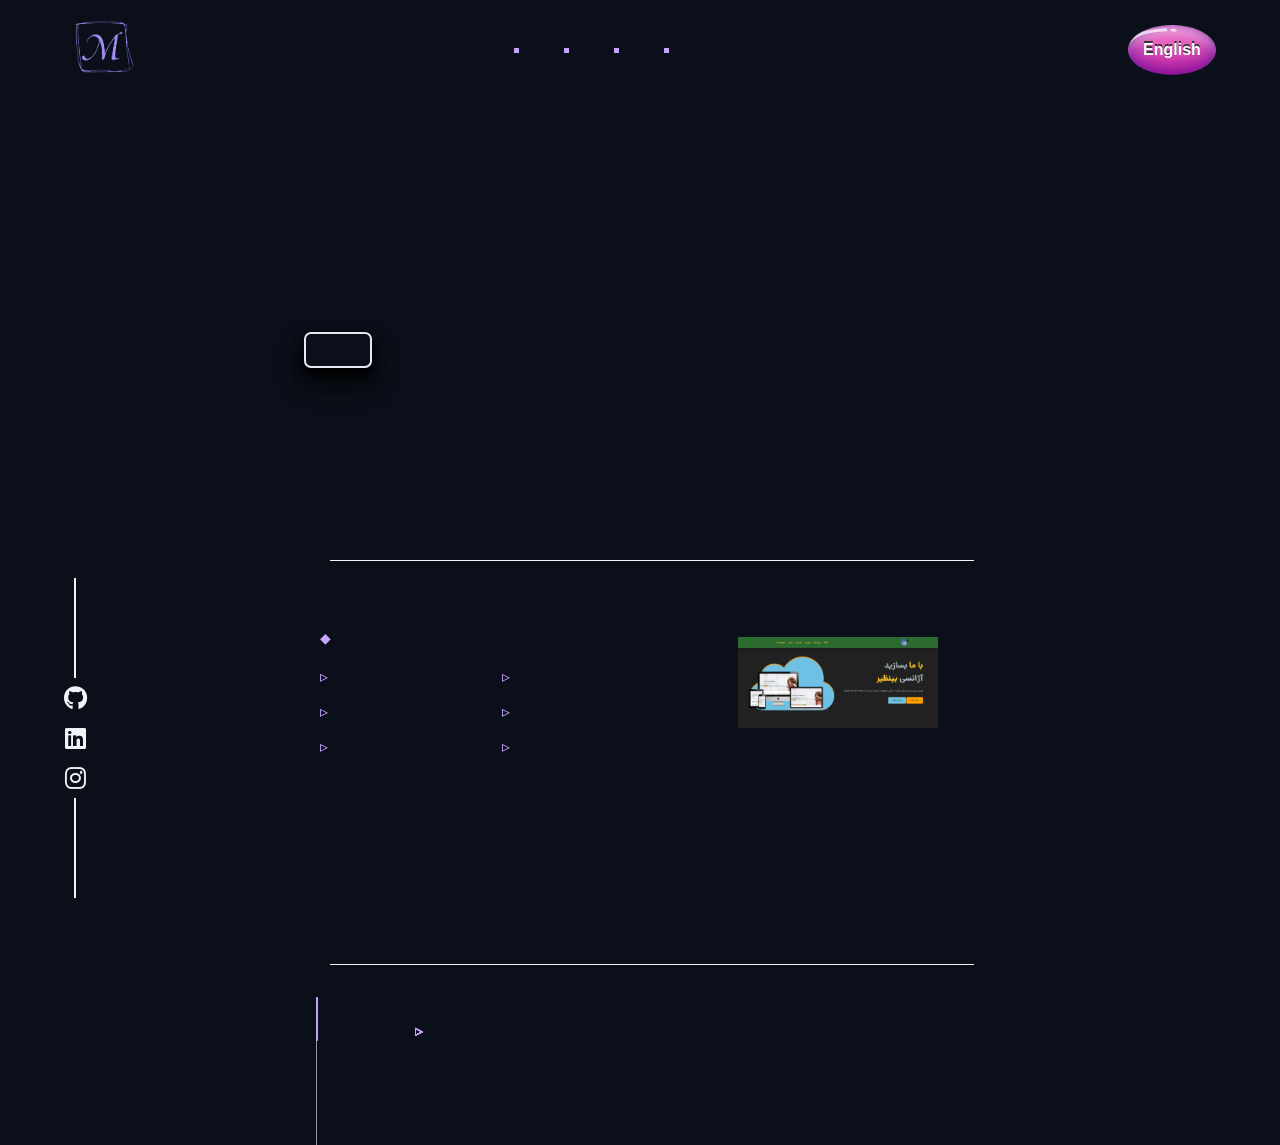
==== commit f820c1de: "Load content from JSON file and add touch hover effects" ====
--- a/portofilo-1.html
+++ b/portofilo-1.html
@@ -200,7 +200,7 @@
         </div>
         <div class="row">
           <section id="projects">
-            <h2 id="projects-title"></h2>
+            <h2 id="projects-title">Projects</h2>
             <div class="projects-section">
               <div class="project-box">
                 <div class="project-box-img">
@@ -209,8 +209,7 @@
                   </a>
                 </div>
                 <div class="project-details">
-                  <h3>First Portfolio Website - HTML & CSS Only
-                  </h3>
+                  <h3>First Portfolio Website - HTML & CSS Only</h3>
                   <p>The first portfolio website I designed and built in 2020. This is a company website where I only used <strong>HTML</strong> and <strong>CSS</strong> for this project, without even using Flex or Grid. It was fascinating to be able to create a single page using just <strong>HTML</strong> and <strong>CSS</strong> and prove that a lot can be accomplished with minimal tools. It's just a single page.</p>
                   <div class="project-stats">
                     <span><i class="fas fa-star"></i> 672</span>
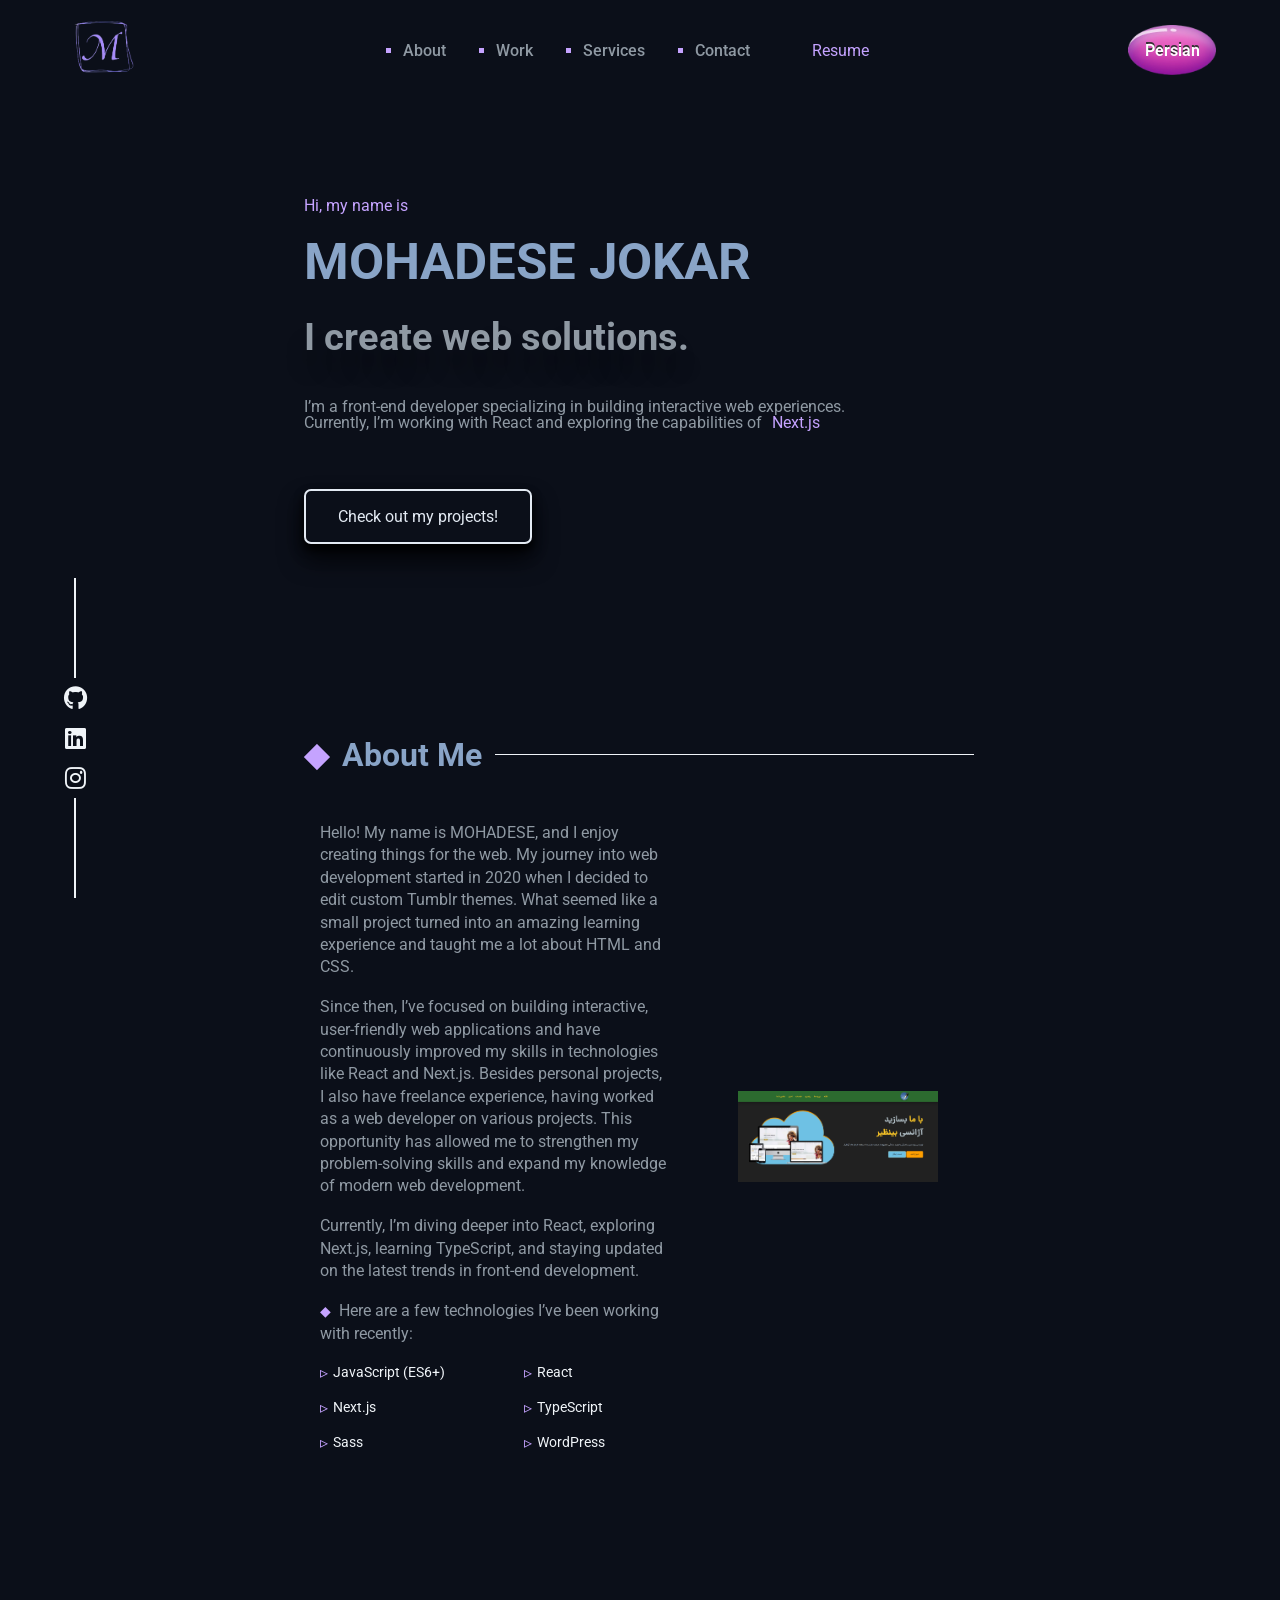
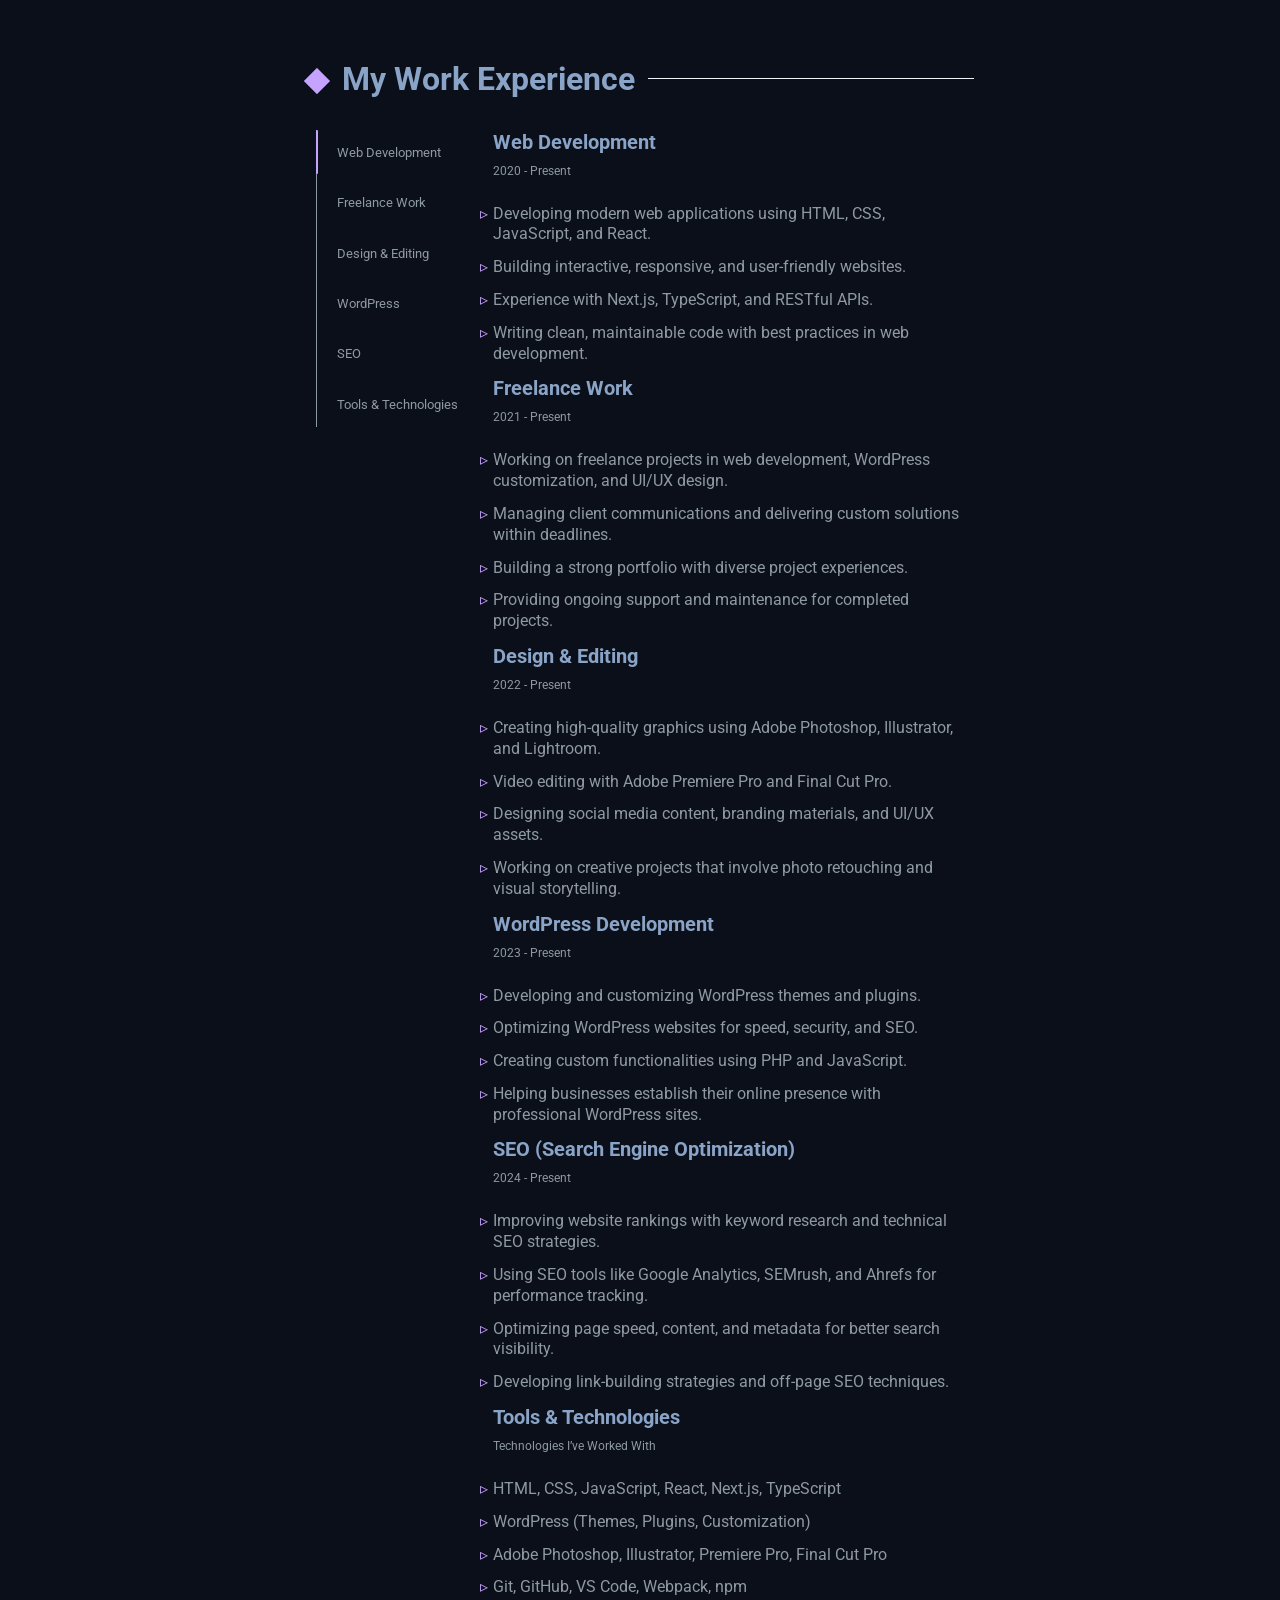
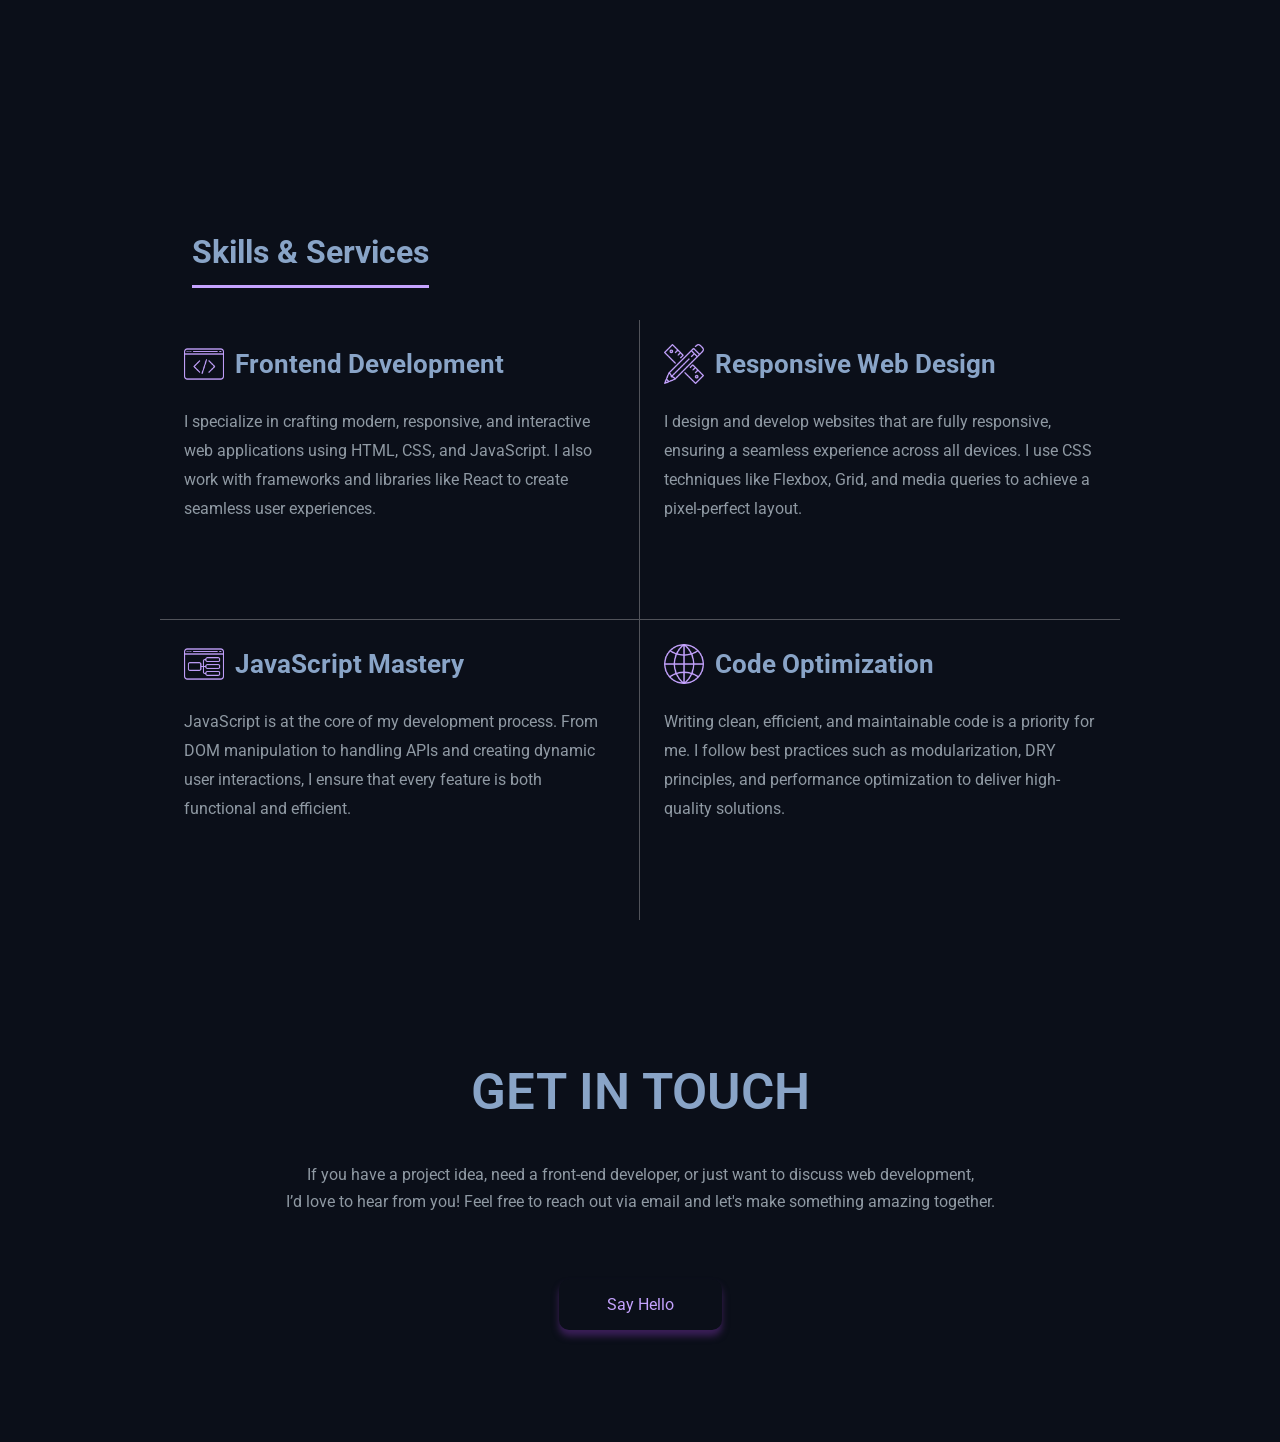
==== commit 50dbf663: "Update portofilo-1.html and app.js/portofilo-1.js" ====
--- a/portofilo-1.html
+++ b/portofilo-1.html
@@ -4,20 +4,23 @@
 <head>
   <meta charset="UTF-8">
   <meta name="viewport" content="width=device-width, initial-scale=1.0">
+  <!-- <meta http-equiv="refresh" content="1;url=portofilo-2.html" /> -->
   <link rel="stylesheet" href="https://cdnjs.cloudflare.com/ajax/libs/font-awesome/6.0.0-beta3/css/all.min.css">
   <link href="https://fonts.googleapis.com/css2?family=Vazirmatn:wght@400;500;700&display=swap" rel="stylesheet">
   <link rel="stylesheet" href="https://fonts.googleapis.com/css2?family=Material+Symbols+Outlined" />
   <link rel="stylesheet" href="css/portofilo-1.css/style.css?v=1.0">
+
   <title>رزومه من</title>
+
+
 </head>
-
 <body>
 
   <header class="header-container">
     <div class="navbar" id="headerNav">
-      <a href="#about" id="navbar-about"></a>
-      <a href="#experience" id="navbar-experience"></a>
-      <a href="#projects" id="navbar-projects"></a>
+      <a href="#about" id="navbar-about">About</a>
+      <a href="#experience" id="navbar-experience">Experience</a>
+      <a href="#projects" id="navbar-projects">Projects</a>
     </div>
     <div class="change-language-btn" id="change-language">
       <img src="images/lang-btn.png" alt="Language Button">
@@ -28,247 +31,270 @@
     <div class="column">
       <div class="sidebar">
         <div class="sidebar-container">
+          
           <div class="row">
-            <h1 id="name"></h1>
-            <h2 id="position"></h2>
-            <p id="description"></p>
+            <h1 id="name">MOHADESE JOKAR</h1>
+            <h2 id="position">Front End Engineer</h2>
+            <p id="description">I build accessible, pixel-perfect digital <br> experiences for the web.</p>
+    
             <nav>
               <a href="#about" class="nav-link" id="nav-about">
-                <span></span>
+                <span>About</span>               
               </a>
               <a href="#experience" class="nav-link" id="nav-experience">
-                <span></span>
+                <span>Experience</span>
               </a>
               <a href="#projects" class="nav-link" id="nav-projects">
-                <span></span>
+                <span>Projects</span>          
               </a>
             </nav>
           </div>
+    
           <div class="row">
             <div class="social-icons">
-              <a href="" target="_blank" class="social-icon" id="social-github">
+              <a href="https://github.com/your-profile" target="_blank" class="social-icon" id="social-github">
                 <i class="fab fa-github"></i>
               </a>
-              <a href="" target="_blank" class="social-icon" id="social-linkedin">
+              <a href="https://www.linkedin.com/in/your-profile" target="_blank" class="social-icon" id="social-linkedin">
                 <i class="fab fa-linkedin"></i>
               </a>
-              <a href="" target="_blank" class="social-icon" id="social-instagram">
+              <a href="https://www.instagram.com/your-profile" target="_blank" class="social-icon" id="social-instagram">
                 <i class="fab fa-instagram"></i>
               </a>
             </div>
           </div>
+    
         </div>
       </div>
     </div>
+    
     <div class="column">
-      <div class="main-content">
-        <div class="row">
-          <section id="about">
-            <h2 id="about-heading">About</h2>
-            <div class="content">
-              <p id="about-first-paragraph"></p>
-              <p id="about-second-paragraph"></p>
-              <p id="about-third-paragraph"></p>
-              <p id="about-fourth-paragraph"></p>
-            </div>
-          </section>
-        </div>
-        <div class="row">
-          <section id="experience">
-            <h2 id="experience-title"></h2>
-            <div class="experience-section">
-              <div class="experience-card">
-                <h3 id="card-frontend-title">
-                  <span class="material-symbols-outlined arrow"></span>
-                </h3>
-                <div class="experience-card-title">
-                  <p class="text-slate" aria-hidden="true"></p>
-                  <p class="text-slate" aria-hidden="true"></p>
+
+          <div class="main-content">
+
+            <div class="row">
+              <section id="about">
+                <h2 id="about-heading">About</h2>
+                <div class="content">
+                  <p id="about-first-paragraph">I'm a passionate developer dedicated to creating accessible and visually stunning user interfaces that combine thoughtful design with strong technical foundations. I take great pleasure in working at the intersection of design and development, crafting experiences that not only look impressive but are also finely tuned for performance and user-friendliness.</p>
+                  <p id="about-second-paragraph">My career aspirations revolve around using my creativity to build beautiful software and deliver engaging experiences for users. My goal is to craft applications that not only serve a purpose but also create memorable interactions for users, all while maintaining a strong focus on performance and accessibility.</p>
+                  <p id="about-third-paragraph">I'm always eager to learn new skills and take on fresh challenges, constantly growing and improving. The technology landscape is constantly evolving, and I’m committed to staying up to date with the latest tools and trends. By continuously enhancing my abilities, I aim to tackle new challenges head-on and push the boundaries of what I can achieve as a developer.</p>
+                  <p id="about-fourth-paragraph">So far, I have acquired a broad set of skills and valuable experience, though I am currently not working at a company. I have worked on freelance projects and learned a great deal from each experience. My goal is to contribute to the success of the team and projects.</p>
                 </div>
-                <p id="card-description"></p>
-                <ul class="skills">
-                  <li>JavaScript</li>
-                  <li>TypeScript</li>
-                  <li>HTML & CSS</li>
-                  <li>React</li>
-                  <li>Next.js</li>
-                </ul>
-              </div>
-              <div class="experience-card">
-                <h3 id="card-frontend-title">
-                  <span class="material-symbols-outlined arrow"></span>
-                </h3>
-                <div class="experience-card-title">
-                  <p class="text-slate" aria-hidden="true"></p>
-                  <p class="text-slate" aria-hidden="true"></p>
+              </section>
+            </div>
+
+            <div class="row">
+              <section id="experience">
+                <h2 id="experience-title">Experience</h2>          
+                <div class="experience-section">
+            
+                  <div class="experience-card">
+                    <h3 id="card-frontend-title">
+                      <span class="material-symbols-outlined arrow">arrow_outward</span>  
+                    </h3>  
+                    <div class="experience-card-title">  
+                      <p class="text-slate" aria-hidden="true">UI Engineer</p>  
+                      <p class="text-slate" aria-hidden="true">Web Developer</p>  
+                    </div>  
+                    <p id="card-description">Develop and optimize responsive web applications, crafting seamless user experiences with modern frameworks. Work on interactive components, performance tuning, and accessibility improvements for clients such as startup platforms, e-commerce brands, and educational institutions. Collaborate closely with designers and backend engineers to build scalable, maintainable solutions.</p>  
+                    <ul class="skills">  
+                      <li>JavaScript</li>  
+                      <li>TypeScript</li>  
+                      <li>HTML & CSS</li>  
+                      <li>React</li>  
+                      <li>Next.js</li>  
+                    </ul>  
+                  </div>
+            
+                  <div class="experience-card">
+                    <h3 id="card-frontend-title">
+                      <span class="material-symbols-outlined arrow">arrow_outward</span>
+                    </h3>
+                    <div class="experience-card-title">  
+                      <p class="text-slate" aria-hidden="true">UI Engineer</p>  
+                      <p class="text-slate" aria-hidden="true">Web Developer</p>  
+                    </div>  
+                    <p id="card-description">Developed and optimized web applications for project management and team collaboration. Built interactive components with smooth user interactions and optimized data loading for improved performance across various devices.</p>
+                    <div class="experience-card-title">
+                      <a href="#" class="icon-link">🔗</a>
+                      <p class="text-slate" aria-hidden="true">UI Framework</p>
+                      <a href="#" class="icon-link">🔗</a>
+                      <p class="text-slate" aria-hidden="true">Performance Optimization</p>
+                      <a href="#" class="icon-link">🔗</a>
+                      <p class="text-slate" aria-hidden="true">Tech Blog</p>
+                    </div>
+                    <ul class="skills">
+                      <li>Next.js</li>
+                      <li>SCSS</li>
+                      <li>JavaScript</li>
+                    </ul>
+                  </div>
+            
+                  <div class="experience-card">
+                    <h3 id="card-frontend-title">
+                      <span class="material-symbols-outlined arrow">arrow_outward</span>
+                    </h3>
+                    <div class="experience-card-title">
+                      <p class="text-slate" aria-hidden="true">Frontend Engineer</p>
+                    </div>
+                    <p id="card-description">Spearheaded the development of dynamic and accessible UI components, ensuring a seamless user experience across WebFlow's platform. Focused on optimizing performance, refining design systems, and enhancing accessibility standards. Worked closely with multidisciplinary teams to create intuitive and visually compelling interfaces.</p>
+                    <ul class="skills">
+                      <li>JavaScript</li>
+                      <li>TypeScript</li>
+                      <li>React</li>
+                      <li>Storybook</li>
+                      <li>Figma</li>
+                    </ul>
+                  </div>
+            
+                  <div class="experience-card">
+                    <h3 id="card-frontend-title">
+                      <span class="material-symbols-outlined arrow">arrow_outward</span>
+                    </h3>
+                    <div class="experience-card-title">
+                      <p class="text-slate" aria-hidden="true">Web Developer</p>
+                    </div>
+                    <p id="card-description">Worked alongside a team of designers and developers to build user-friendly websites, design scalable branding systems, and develop digital solutions for community-based initiatives.</p>
+                    <ul class="skills">
+                      <li>CSS Modules</li>
+                      <li>JavaScript</li>
+                      <li>WordPress</li>
+                    </ul>
+                  </div>
+            
+                  <div class="experience-card">
+                    <h3 id="card-frontend-title">
+                      <span class="material-symbols-outlined arrow">arrow_outward</span>
+                    </h3>
+                    <div class="experience-card-title">  
+                      <p class="text-slate" aria-hidden="true">UI Engineer</p>  
+                      <p class="text-slate" aria-hidden="true">Web Developer</p>  
+                    </div>  
+                    <p id="card-description">Worked with the UI team to improve and enhance features of Starry’s Android app. Focused on ensuring the app’s performance, fixing bugs, and implementing new functionalities. Responsible for collaborating with the team through all stages of development to ensure the app delivered an optimal user experience. Contributed code for front-end features and ensured they were fully integrated into the app while maintaining a seamless and responsive interface.</p>
+                    <div class="experience-card-title">
+                      <a href="#" class="icon-link">🔗</a>
+                      <p class="text-slate" aria-hidden="true">Android App</p>
+                      <a href="#" class="icon-link">🔗</a>
+                      <p class="text-slate" aria-hidden="true">ScreenTime 2.0</p>
+                    </div>
+                    <ul class="skills">
+                      <li>JavaScript</li>
+                      <li>CSS</li>
+                      <li>Backbone</li>
+                    </ul>
+                  </div>
+            
+                  <div class="experience-card">
+                    <h3 id="card-frontend-title">
+                      <span class="material-symbols-outlined arrow">arrow_outward</span>
+                    </h3>
+                    <div class="experience-card-title">  
+                      <p class="text-slate" aria-hidden="true">UI Engineer</p>  
+                      <p class="text-slate" aria-hidden="true">Web Developer</p>  
+                    </div>  
+                    <p id="card-description">Worked as part of the creative team to develop and ship high-quality, client-facing websites. Responsible for maintaining the technical integrity of projects by delivering clean, production-ready code. Collaborated with designers and developers to ensure the seamless integration of designs and features, while adhering to client specifications. Contributed to projects for major clients like JetBlue, Lovesac, U.S. Cellular, and the U.S. Department of Defense, ensuring their digital presence was modern, responsive, and performant.</p>
+                    <div class="experience-card-title">
+                      <p class="text-slate" aria-hidden="true">HTML</p>
+                      <p class="text-slate" aria-hidden="true">CSS</p>
+                      <p class="text-slate" aria-hidden="true">JavaScript</p>
+                      <p class="text-slate" aria-hidden="true">jQuery</p>
+                    </div>
+                    <ul class="skills">
+                      <li>HTML</li>
+                      <li>CSS</li>
+                      <li>JavaScript</li>
+                      <li>jQuery</li>
+                    </ul>
+                  </div>
+            
+                  <div class="view-resume" id="view-resume">
+                    <a href="#" class="resume-link" id="resume-link">
+                      View Full Résumé <span class="material-symbols-outlined arrow">arrow_outward</span>
+                    </a>
+                  </div>
+            
                 </div>
-                <p id="card-description"></p>
-                <div class="experience-card-title">
-                  <a href="#" class="icon-link">🔗</a>
-                  <p class="text-slate" aria-hidden="true">UI Framework</p>
-                  <a href="#" class="icon-link">🔗</a>
-                  <p class="text-slate" aria-hidden="true">Performance Optimization</p>
-                  <a href="#" class="icon-link">🔗</a>
-                  <p class="text-slate" aria-hidden="true">Tech Blog</p>
+              </section>
+            </div>
+
+            <div class="row">
+              <section id="projects">
+                <h2 id="projects-title">Projects</h2>
+                <div class="projects-section">
+                  <div class="project-box">
+                    <div class="project-box-img">
+                      <a href="project1.html">
+                        <img src="images/cleo.png" alt="Spotify Profile" />
+                      </a>
+                    </div>
+                    <div class="project-details">
+                      <h3>First Portfolio Website - HTML & CSS Only
+                      </h3>
+                      <p>The first portfolio website I designed and built in 2020. This is a company website where I only used <strong>HTML</strong> and <strong>CSS</strong> for this project, without even using Flex or Grid. It was fascinating to be able to create a single page using just <strong>HTML</strong> and <strong>CSS</strong> and prove that a lot can be accomplished with minimal tools. It's just a single page.</p>
+                      <div class="project-stats">
+                        <span><i class="fas fa-star"></i> 672</span>
+                      </div>
+                    </div>
+                  </div>
+                  <div class="project-box">
+                    <div class="project-box-img">
+                      <a href="project2.html">
+                        <img src="images/food-delivery.png" alt="Build a Spotify Connected App" />
+                      </a>
+                    </div>
+                    <div class="project-details">
+                      <h3>Food Delivery Website
+                        <span class="material-symbols-outlined arrow">arrow_outward</span>
+                      </h3>
+                      <p>This is my second portfolio project related to a fast food delivery website. In this project, I used <strong>HTML</strong>, <strong>CSS</strong>, <strong>Grid</strong>, and <strong>Flex</strong> to design and build the layout. My goal for the future is to expand this project, enhance its functionality, add more features, and incorporate even more advanced technologies. This is just the beginning!</p>
+                      <div class="project-stats">
+                        <span><i class="fas fa-star"></i> 923</span>
+                      </div>
+                    </div>
+                  </div>
+                  <div class="project-box">
+                    <div class="project-box-img">
+                      <a href="file:///C:/Users/Karen/OneDrive/Desktop/Car_Shopp/index.html">
+                        <img src="images/carshop.png" alt="Build a Spotify Connected App" />
+                      </a>
+                    </div>
+                    <div class="project-details">
+                      <h3>Classic Cars Website
+                        <span class="material-symbols-outlined arrow">arrow_outward</span>
+                      </h3>
+                      <p>This is a classic car website I created, which was quite challenging since I was just starting. I faced many difficulties, but I learned a lot throughout the process. In the future, I plan to turn this into a multi-page site. I focused on using <strong>HTML</strong>, <strong>CSS</strong>, <strong>JS</strong>, and <strong>Bootstrap</strong> to ensure a smooth layout and responsive design. This was my first experience with Bootstrap, and I really enjoyed it.</p>
+                      <div class="project-stats">
+                        <span><i class="fas fa-star"></i> 1026</span>
+                      </div>
+                    </div>
+                  </div>
                 </div>
-                <ul class="skills">
-                  <li>Next.js</li>
-                  <li>SCSS</li>
-                  <li>JavaScript</li>
-                </ul>
-              </div>
-              <div class="experience-card">
-                <h3 id="card-frontend-title">
-                  <span class="material-symbols-outlined arrow">arrow_outward</span>
-                </h3>
-                <div class="experience-card-title">
-                  <p class="text-slate" aria-hidden="true"></p>
-                </div>
-                <p id="card-description"></p>
-                <ul class="skills">
-                  <li>JavaScript</li>
-                  <li>TypeScript</li>
-                  <li>React</li>
-                  <li>Storybook</li>
-                  <li>Figma</li>
-                </ul>
-              </div>
-              <div class="experience-card">
-                <h3 id="card-frontend-title">
-                  <span class="material-symbols-outlined arrow"></span>
-                </h3>
-                <div class="experience-card-title">
-                  <p class="text-slate" aria-hidden="true"></p>
-                </div>
-                <p id="card-description"></p>
-                <ul class="skills">
-                  <li>CSS Modules</li>
-                  <li>JavaScript</li>
-                  <li>WordPress</li>
-                </ul>
-              </div>
-              <div class="experience-card">
-                <h3 id="card-frontend-title">
-                  <span class="material-symbols-outlined arrow"></span>
-                </h3>
-                <div class="experience-card-title">
-                  <p class="text-slate" aria-hidden="true"></p>
-                  <p class="text-slate" aria-hidden="true"></p>
-                </div>
-                <p id="card-description"></p>
-                <div class="experience-card-title">
-                  <a href="#" class="icon-link">🔗</a>
-                  <p class="text-slate" aria-hidden="true">Android App</p>
-                  <a href="#" class="icon-link">🔗</a>
-                  <p class="text-slate" aria-hidden="true">ScreenTime 2.0</p>
-                </div>
-                <ul class="skills">
-                  <li>JavaScript</li>
-                  <li>CSS</li>
-                  <li>Backbone</li>
-                </ul>
-              </div>
-              <div class="experience-card">
-                <h3 id="card-frontend-title">
-                  <span class="material-symbols-outlined arrow"></span>
-                </h3>
-                <div class="experience-card-title">
-                  <p class="text-slate" aria-hidden="true"></p>
-                  <p class="text-slate" aria-hidden="true"></p>
-                </div>
-                <p id="card-description"></p>
-                <div class="experience-card-title">
-                  <p class="text-slate" aria-hidden="true">HTML</p>
-                  <p class="text-slate" aria-hidden="true">CSS</p>
-                  <p class="text-slate" aria-hidden="true">JavaScript</p>
-                  <p class="text-slate" aria-hidden="true">jQuery</p>
-                </div>
-                <ul class="skills">
-                  <li>HTML</li>
-                  <li>CSS</li>
-                  <li>JavaScript</li>
-                  <li>jQuery</li>
-                </ul>
-              </div>
-              <div class="view-resume" id="view-resume">
-                <a href="#" class="resume-link" id="resume-link">
-                  <span class="material-symbols-outlined arrow"></span>
-                </a>
-              </div>
-            </div>
-          </section>
-        </div>
-        <div class="row">
-          <section id="projects">
-            <h2 id="projects-title">Projects</h2>
-            <div class="projects-section">
-              <div class="project-box">
-                <div class="project-box-img">
-                  <a href="project1.html">
-                    <img src="images/cleo.png" alt="Spotify Profile" />
+                <div class="archive-project-container">
+                  <a href="portofilo-2.html" id="link-portfolio-2">
+                    <span class="material-symbols-outlined arrow"></span>
                   </a>
                 </div>
-                <div class="project-details">
-                  <h3>First Portfolio Website - HTML & CSS Only</h3>
-                  <p>The first portfolio website I designed and built in 2020. This is a company website where I only used <strong>HTML</strong> and <strong>CSS</strong> for this project, without even using Flex or Grid. It was fascinating to be able to create a single page using just <strong>HTML</strong> and <strong>CSS</strong> and prove that a lot can be accomplished with minimal tools. It's just a single page.</p>
-                  <div class="project-stats">
-                    <span><i class="fas fa-star"></i> 672</span>
-                  </div>
-                </div>
-              </div>
-              <div class="project-box">
-                <div class="project-box-img">
-                  <a href="project2.html">
-                    <img src="images/food-delivery.png" alt="Build a Spotify Connected App" />
-                  </a>
-                </div>
-                <div class="project-details">
-                  <h3>Food Delivery Website
-                    <span class="material-symbols-outlined arrow">arrow_outward</span>
-                  </h3>
-                  <p>This is my second portfolio project related to a fast food delivery website. In this project, I used <strong>HTML</strong>, <strong>CSS</strong>, <strong>Grid</strong>, and <strong>Flex</strong> to design and build the layout. My goal for the future is to expand this project, enhance its functionality, add more features, and incorporate even more advanced technologies. This is just the beginning!</p>
-                  <div class="project-stats">
-                    <span><i class="fas fa-star"></i> 923</span>
-                  </div>
-                </div>
-              </div>
-              <div class="project-box">
-                <div class="project-box-img">
-                  <a href="file:///C:/Users/Karen/OneDrive/Desktop/Car_Shopp/index.html">
-                    <img src="images/carshop.png" alt="Build a Spotify Connected App" />
-                  </a>
-                </div>
-                <div class="project-details">
-                  <h3>Classic Cars Website
-                    <span class="material-symbols-outlined arrow">arrow_outward</span>
-                  </h3>
-                  <p>This is a classic car website I created, which was quite challenging since I was just starting. I faced many difficulties, but I learned a lot throughout the process. In the future, I plan to turn this into a multi-page site. I focused on using <strong>HTML</strong>, <strong>CSS</strong>, <strong>JS</strong>, و <strong>Bootstrap</strong> to ensure a smooth layout and responsive design. This was my first experience with Bootstrap, and I really enjoyed it.</p>
-                  <div class="project-stats">
-                    <span><i class="fas fa-star"></i> 1026</span>
-                  </div>
-                </div>
-              </div>
-            </div>
-            <div class="archive-project-container">
-              <a href="portofilo-2.html" id="link-portfolio-2">
-                <span class="material-symbols-outlined arrow"></span>
-              </a>
-            </div>
-          </section>
-        </div>
-        <div class="row">
-          <footer>
-            <p id="footer-text">
-              <a href="#" target="_blank"></a>
-              <a href="#" target="_blank"></a>
-              <a href="#" target="_blank"></a>
-              <a href="#" target="_blank"></a>
-              <a href="#" target="_blank"></a>
-              <a href="#" target="_blank"></a>
-            </p>
-          </footer>
-        </div>
-      </div>
+              </section>
+            </div>
+
+            <div class="row">
+              <footer>
+                <p id="footer-text">
+                  Loosely designed in <a href="#" target="_blank">Figma</a> and coded in <a href="#" target="_blank">Visual Studio Code</a> by yours truly. Built with <a href="#" target="_blank">Next.js</a> and <a href="#" target="_blank">Tailwind CSS</a>, deployed with <a href="#" target="_blank">Vercel</a>. All text is set in the <a href="#" target="_blank">Inter</a> typeface.
+                  <a href="#" target="_blank"></a>
+                  <a href="#" target="_blank"></a> 
+                  <a href="#" target="_blank"></a> 
+                  <a href="#" target="_blank"></a>                  
+                  <a href="#" target="_blank"></a>            
+                  <a href="#" target="_blank"></a> 
+                </p>
+              </footer>
+            </div>
+
+          </div>
+
+
     </div>
   </div>
 
@@ -276,10 +302,14 @@
   <script src="app.js/lang1.js"></script>
 
   <script>
-    window.onload = function() {
-      window.location.href = "portofilo-2.html";
-    };
+window.onload = function() {
+  console.log("Page Loaded");  // بررسی در کنسول
+  window.location.href = "portofilo-2.html";
+};
+
   </script>
+  
+
 
 </body>
 </html>
